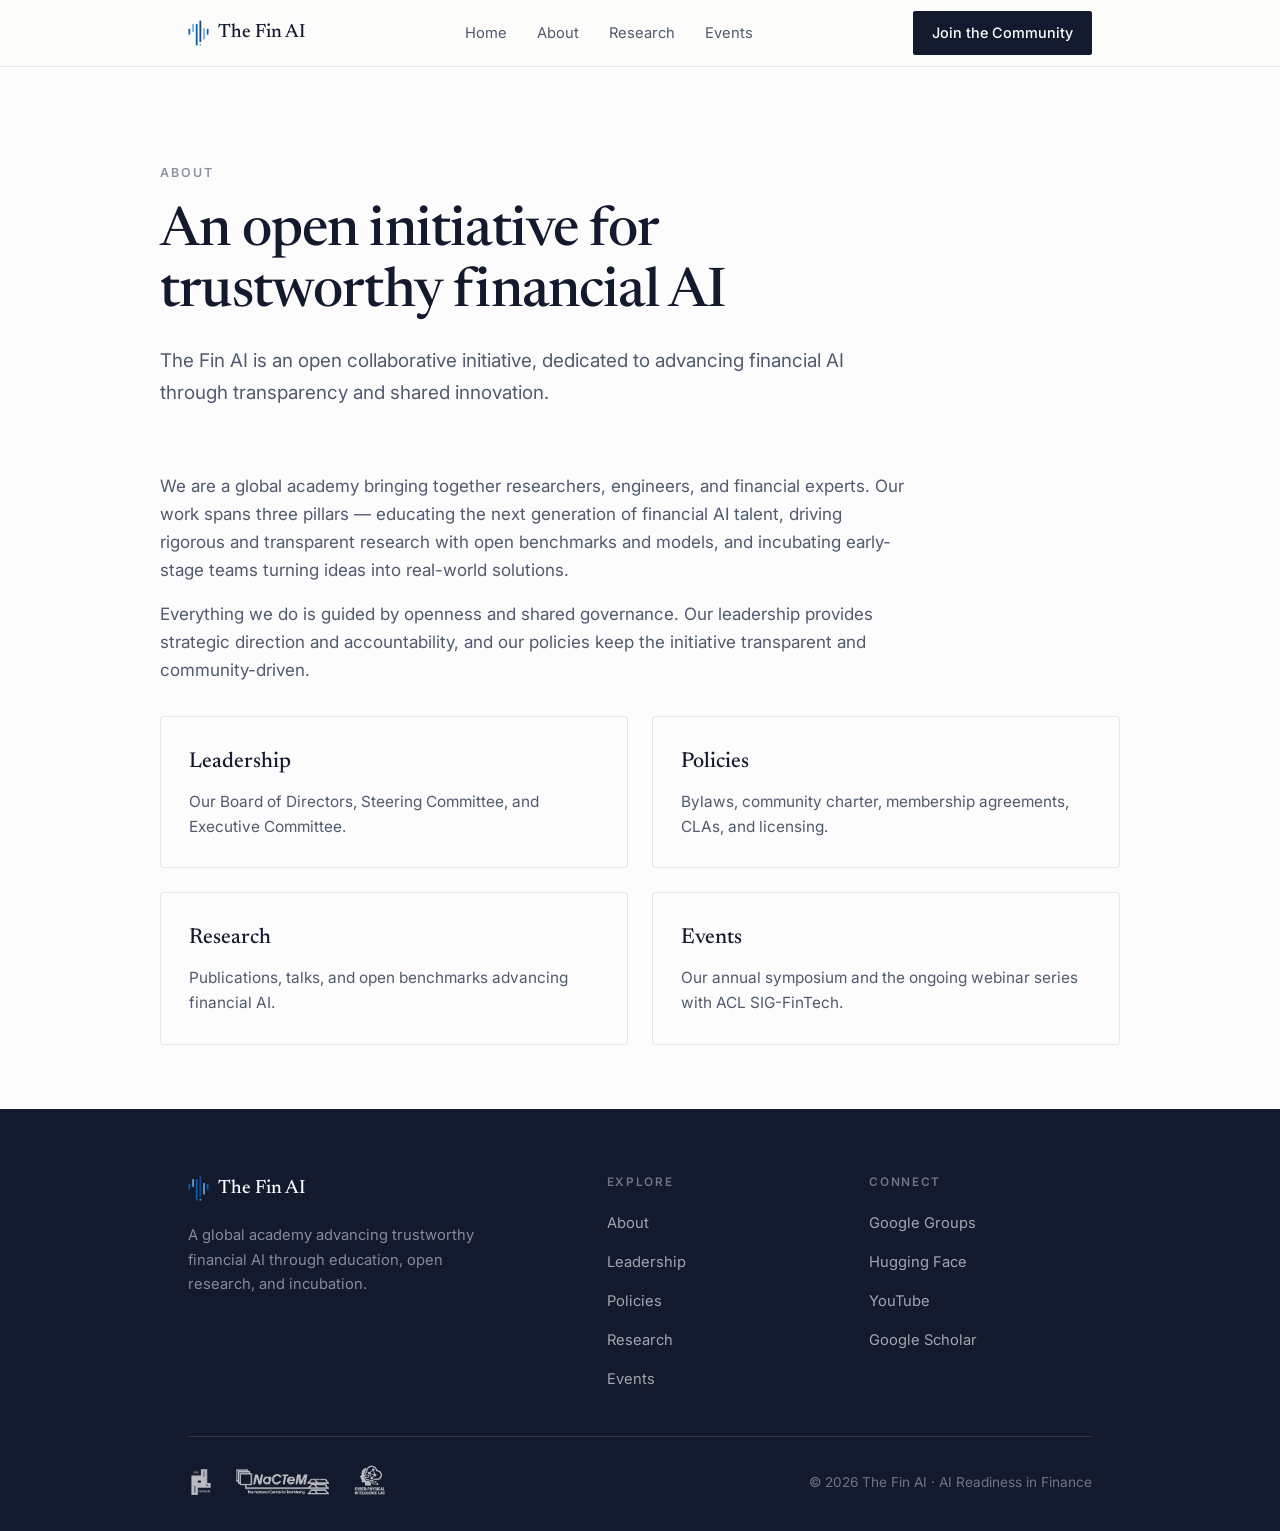
==== about.html @ 182a00ad "Initial commit: The Fin AI static site redesign Multi-page static site (no build) for thefin.ai: hom" ====
<!doctype html>
<html lang="en">
  <head>
    <meta charset="UTF-8" />
    <meta name="viewport" content="width=device-width, initial-scale=1.0" />
    <title>About — The Fin AI</title>
    <meta name="description" content="The Fin AI is an open collaborative initiative advancing financial AI through transparency and shared innovation." />
    <link rel="preconnect" href="https://fonts.googleapis.com" />
    <link rel="preconnect" href="https://fonts.gstatic.com" crossorigin />
    <link href="https://fonts.googleapis.com/css2?family=Newsreader:opsz,wght@6..72,400;6..72,500&family=Inter:wght@400;500;600&display=swap" rel="stylesheet" />
    <link rel="stylesheet" href="./style.css" />
  </head>
  <body>
    <header class="header">
      <div class="wrap nav">
        <a href="./index.html" class="brand"><img src="./images/finai-logo-white.png" alt="" />The Fin AI</a>
        <nav class="nav-links">
          <a href="./index.html">Home</a>
          <a href="./about.html">About</a>
          <a href="./research.html">Research</a>
          <a href="./events.html">Events</a>
        </nav>
        <a class="btn" href="https://docs.google.com/forms/d/e/1FAIpQLSdhSTm9zsw8XJlACJBf5gbYRWEPeJGQC3JXPoSF2ryxHLeIOQ/viewform?usp=header" target="_blank" rel="noreferrer">Join the Community</a>
      </div>
    </header>

    <main>
      <section class="page-head wrap">
        <p class="eyebrow">About</p>
        <h1>An open initiative for trustworthy financial AI</h1>
        <p class="lead">
          The Fin AI is an open collaborative initiative, dedicated to advancing
          financial AI through transparency and shared innovation.
        </p>
      </section>

      <section class="section wrap">
        <div class="prose">
          <p>
            We are a global academy bringing together researchers, engineers,
            and financial experts. Our work spans three pillars — educating the
            next generation of financial AI talent, driving rigorous and
            transparent research with open benchmarks and models, and incubating
            early-stage teams turning ideas into real-world solutions.
          </p>
          <p>
            Everything we do is guided by openness and shared governance. Our
            leadership provides strategic direction and accountability, and our
            policies keep the initiative transparent and community-driven.
          </p>
        </div>

        <div class="cards">
          <a class="cardlink" href="./leadership.html">
            <h3>Leadership</h3>
            <p>Our Board of Directors, Steering Committee, and Executive Committee.</p>
          </a>
          <a class="cardlink" href="./policies.html">
            <h3>Policies</h3>
            <p>Bylaws, community charter, membership agreements, CLAs, and licensing.</p>
          </a>
          <a class="cardlink" href="./research.html">
            <h3>Research</h3>
            <p>Publications, talks, and open benchmarks advancing financial AI.</p>
          </a>
          <a class="cardlink" href="./events.html">
            <h3>Events</h3>
            <p>Our annual symposium and the ongoing webinar series with ACL SIG-FinTech.</p>
          </a>
        </div>
      </section>
    </main>

    <footer class="footer">
      <div class="wrap">
        <div class="footer-top">
          <div class="footer-brand">
            <span class="brand"><img src="./images/finai-logo.png" alt="" />The Fin AI</span>
            <p class="footer-tagline">A global academy advancing trustworthy financial AI through education, open research, and incubation.</p>
          </div>
          <nav class="footer-col">
            <h4>Explore</h4>
            <ul>
              <li><a href="./about.html">About</a></li>
              <li><a href="./leadership.html">Leadership</a></li>
              <li><a href="./policies.html">Policies</a></li>
              <li><a href="./research.html">Research</a></li>
              <li><a href="./events.html">Events</a></li>
            </ul>
          </nav>
          <nav class="footer-col">
            <h4>Connect</h4>
            <ul>
              <li><a href="https://groups.google.com/g/the-fin-ai" target="_blank" rel="noreferrer">Google Groups</a></li>
              <li><a href="https://huggingface.co/TheFinAI" target="_blank" rel="noreferrer">Hugging Face</a></li>
              <li><a href="https://www.youtube.com/@TheFinAI-g6j/featured" target="_blank" rel="noreferrer">YouTube</a></li>
              <li><a href="https://scholar.google.com/citations?hl=en&view_op=list_works&user=P3Mxb4kAAAAJ" target="_blank" rel="noreferrer">Google Scholar</a></li>
            </ul>
          </nav>
        </div>
        <div class="footer-bottom">
          <div class="footer-partners">
            <a href="https://sigfintech.github.io/" target="_blank" rel="noreferrer"><img src="./images/partner-sigfintech.png" alt="SIG FinTech" /></a>
            <a href="https://www.nactem.ac.uk/" target="_blank" rel="noreferrer"><img src="./images/partner-nactem.png" alt="NACTEM" /></a>
            <a href="#" rel="noreferrer"><img src="./images/partner-3.png" alt="Cyber-Physical Intelligence Lab" /></a>
          </div>
          <span class="copy">© 2026 The Fin AI · AI Readiness in Finance</span>
        </div>
      </div>
    </footer>
  </body>
</html>
---- style.css ----
:root {
  --ink: #141a2e;
  --soft: #4f5a6e;
  --muted: #8a93a3;
  --line: #e4e7ee;
  --paper: #fcfcfd;
  --accent: #0060b0;
  --accent-deep: #183898;
  --accent-light: #68a8d8;
  --accent-soft: #e8eff8;
  --serif: 'Newsreader', Georgia, serif;
  --sans: 'Inter', system-ui, -apple-system, sans-serif;
  --wrap: 960px;
}

* {
  box-sizing: border-box;
}

html {
  scroll-behavior: smooth;
}

body {
  margin: 0;
  font-family: var(--sans);
  color: var(--ink);
  background: var(--paper);
  font-size: 17px;
  line-height: 1.65;
  -webkit-font-smoothing: antialiased;
}

h1,
h2 {
  font-family: var(--serif);
  font-weight: 500;
  line-height: 1.12;
  letter-spacing: -0.015em;
  margin: 0;
}

p {
  margin: 0;
  color: var(--soft);
}

a {
  color: inherit;
  text-decoration: none;
}

.wrap {
  width: 100%;
  max-width: var(--wrap);
  margin: 0 auto;
  padding: 0 28px;
}

/* Header */
.header {
  position: sticky;
  top: 0;
  z-index: 10;
  background: rgba(252, 252, 250, 0.82);
  backdrop-filter: blur(8px);
  border-bottom: 1px solid var(--line);
}
.nav {
  display: flex;
  align-items: center;
  justify-content: space-between;
  height: 66px;
}
.brand {
  display: inline-flex;
  align-items: center;
  gap: 9px;
  font-family: var(--serif);
  font-size: 1.2rem;
  font-weight: 500;
}
.brand img {
  height: 26px;
  width: auto;
  display: block;
}
.nav-links {
  display: flex;
  gap: 30px;
}
.nav-links a {
  font-size: 0.92rem;
  color: var(--soft);
}
.nav-links a:hover {
  color: var(--ink);
}

/* Buttons */
.btn {
  font-size: 0.9rem;
  font-weight: 500;
  padding: 9px 18px;
  border: 1px solid var(--ink);
  border-radius: 2px;
  background: var(--ink);
  color: var(--paper);
  transition: opacity 0.15s ease;
}
.btn:hover {
  opacity: 0.82;
}
.btn--lg {
  padding: 13px 26px;
  font-size: 0.98rem;
}

/* Hero */
.hero {
  padding: 130px 28px 120px;
}
.eyebrow {
  font-size: 0.78rem;
  font-weight: 600;
  letter-spacing: 0.16em;
  text-transform: uppercase;
  color: var(--muted);
  margin-bottom: 26px;
}
.hero h1 {
  font-size: clamp(2.8rem, 7vw, 4.6rem);
  max-width: 12ch;
}
.hero .lead {
  font-size: 1.25rem;
  max-width: 52ch;
  margin: 26px 0 40px;
}

/* Hero stats */
.herostats {
  display: grid;
  grid-template-columns: repeat(4, 1fr);
  gap: 1px;
  background: var(--line);
  border: 1px solid var(--line);
  border-radius: 12px;
  overflow: hidden;
}
.stat {
  display: flex;
  flex-direction: column;
  align-items: center;
  gap: 6px;
  padding: 30px 18px;
  background: var(--paper);
  text-decoration: none;
  transition: background 0.15s ease;
}
.stat:hover {
  background: var(--accent-soft);
}
.stat-num {
  font-family: var(--serif);
  font-size: clamp(2rem, 4vw, 2.8rem);
  font-weight: 500;
  color: var(--accent-deep);
  line-height: 1;
  font-variant-numeric: tabular-nums;
}
.stat-label {
  font-family: var(--sans);
  font-size: 0.82rem;
  font-weight: 500;
  letter-spacing: 0.04em;
  text-transform: uppercase;
  color: var(--muted);
}
@media (max-width: 640px) {
  .herostats {
    grid-template-columns: repeat(2, 1fr);
  }
}

/* Pillars */
.pillars {
  display: grid;
  grid-template-columns: repeat(3, 1fr);
  gap: 0;
  border-top: 1px solid var(--line);
}
.pillar {
  padding: 56px 32px 56px 0;
  border-right: 1px solid var(--line);
}
.pillar:last-child {
  border-right: none;
  padding-right: 0;
}
.pillar:not(:first-child) {
  padding-left: 32px;
}
.num {
  font-family: var(--serif);
  font-size: 0.95rem;
  color: var(--muted);
}
.pillar h2 {
  font-size: 1.7rem;
  margin: 14px 0 14px;
}
.pillar p {
  font-size: 0.98rem;
}

/* Community */
.community {
  background: var(--accent-deep);
  color: var(--paper);
  margin-top: 0;
  padding: 110px 0;
}
.community-inner {
  text-align: center;
}
.community h2 {
  font-size: clamp(2rem, 4.5vw, 3rem);
  max-width: 18ch;
  margin: 0 auto;
}
.community p {
  color: rgba(252, 252, 250, 0.82);
  font-size: 1.18rem;
  max-width: 50ch;
  margin: 22px auto 38px;
}
.community .btn {
  background: var(--paper);
  color: var(--accent);
  border-color: var(--paper);
}
/* Footer */
.footer {
  background: var(--ink);
  padding: 64px 0 34px;
}
.footer-top {
  display: grid;
  grid-template-columns: 1.7fr 1fr 1fr;
  gap: 40px;
  padding-bottom: 44px;
}
.footer-brand .brand {
  color: var(--paper);
}
.footer-tagline {
  margin-top: 14px;
  max-width: 32ch;
  font-size: 0.92rem;
  color: rgba(252, 252, 253, 0.5);
}
.footer-col h4 {
  font-family: var(--sans);
  font-size: 0.74rem;
  font-weight: 600;
  letter-spacing: 0.14em;
  text-transform: uppercase;
  color: rgba(252, 252, 253, 0.4);
  margin: 0 0 16px;
}
.footer-col ul {
  list-style: none;
  padding: 0;
  margin: 0;
  display: grid;
  gap: 11px;
}
.footer-col a {
  font-size: 0.92rem;
  color: rgba(252, 252, 253, 0.62);
}
.footer-col a:hover {
  color: var(--paper);
}
.footer-bottom {
  display: flex;
  align-items: center;
  justify-content: space-between;
  gap: 20px 40px;
  flex-wrap: wrap;
  padding-top: 30px;
  border-top: 1px solid rgba(252, 252, 253, 0.12);
}
.footer-partners {
  display: flex;
  align-items: center;
  gap: 22px;
}
.footer-partners a {
  display: inline-flex;
  align-items: center;
  height: 30px;
  opacity: 0.7;
  transition: opacity 0.15s ease;
}
.footer-partners a:hover {
  opacity: 1;
}
.footer-partners img {
  max-height: 26px;
  width: auto;
  filter: brightness(0) invert(1);
}
.footer-partners img[alt="Cyber-Physical Intelligence Lab"] {
  max-height: 38px;
}
.copy {
  font-size: 0.85rem;
  color: rgba(252, 252, 253, 0.4);
}

/* Event strip (home) */
.eventstrip {
  border-top: 1px solid var(--line);
}
.eventstrip a {
  display: flex;
  align-items: baseline;
  gap: 16px;
  flex-wrap: wrap;
  padding: 26px 0;
  color: var(--ink);
}
.eventstrip a + a {
  border-top: 1px solid var(--line);
}
.eventstrip a:hover .title {
  color: var(--accent);
}
.eventstrip .tag {
  font-size: 0.74rem;
  font-weight: 600;
  letter-spacing: 0.14em;
  text-transform: uppercase;
  color: var(--accent);
}
.eventstrip .when {
  color: var(--muted);
  font-size: 0.95rem;
}
.eventstrip .title {
  font-family: var(--serif);
  font-size: 1.25rem;
}
.eventstrip .go {
  margin-left: auto;
  color: var(--accent);
  font-size: 0.95rem;
}
.pillar .more {
  display: inline-block;
  margin-top: 14px;
  font-size: 0.9rem;
  font-weight: 500;
  color: var(--accent);
}

/* Sub-page header */
.page-head {
  padding: 96px 0 0;
}
.page-head .eyebrow {
  margin-bottom: 18px;
}
.page-head h1 {
  font-size: clamp(2.4rem, 5vw, 3.4rem);
  max-width: 18ch;
}
.page-head .lead {
  font-size: 1.18rem;
  max-width: 60ch;
  margin-top: 22px;
}
.page-head .eyebrow a {
  color: inherit;
  text-decoration: none;
}
.page-head .eyebrow a:hover {
  color: var(--accent);
  text-decoration: underline;
}

/* Generic content section + prose */
.section {
  padding: 64px 0;
}
.prose {
  max-width: 68ch;
}
.prose p {
  margin-bottom: 1rem;
}
.prose a {
  color: var(--accent);
  text-decoration: underline;
  text-underline-offset: 2px;
}
.sub-title {
  font-family: var(--serif);
  font-size: 1.6rem;
  font-weight: 500;
  margin: 0 0 8px;
}
.kicker {
  font-size: 0.78rem;
  font-weight: 600;
  letter-spacing: 0.14em;
  text-transform: uppercase;
  color: var(--muted);
  margin: 0 0 28px;
}

/* Publications */
.pubs {
  margin-top: 8px;
}
.pub-group {
  display: grid;
  grid-template-columns: 90px 1fr;
  gap: 0 36px;
  padding: 30px 0;
  border-top: 1px solid var(--line);
}
.pub-group:last-child {
  border-bottom: 1px solid var(--line);
}
.pub-yr {
  font-family: var(--serif);
  font-size: 1.5rem;
  font-weight: 500;
  color: var(--accent-deep);
  margin: 0;
  line-height: 1.4;
}
.pub-list {
  list-style: none;
  margin: 0;
  padding: 0;
  display: grid;
  gap: 22px;
}
.pub {
  display: block;
}
.pub-group[hidden],
.pub[hidden] {
  display: none;
}
.pub-title {
  display: block;
  font-size: 1.02rem;
  font-weight: 500;
  color: var(--ink);
  line-height: 1.4;
}
a.pub-title:hover {
  color: var(--accent);
}
.pub-authors {
  display: block;
  font-size: 0.88rem;
  color: var(--soft);
  margin-top: 3px;
}
.pub-meta {
  display: flex;
  flex-wrap: wrap;
  align-items: center;
  gap: 8px 14px;
  margin-top: 9px;
}
.pub-badge {
  display: inline-block;
  font-family: var(--sans);
  font-size: 0.72rem;
  font-weight: 600;
  letter-spacing: 0.04em;
  padding: 3px 9px;
  border-radius: 4px;
  line-height: 1.3;
}
.pub-badge--venue {
  background: var(--accent-soft);
  color: var(--accent-deep);
}
.pub-badge--preprint {
  background: transparent;
  color: var(--muted);
  box-shadow: inset 0 0 0 1px var(--line);
}
.pub-actions {
  display: inline-flex;
  align-items: center;
  gap: 14px;
}
.pub-link {
  font-family: var(--sans);
  font-size: 0.78rem;
  font-weight: 500;
  letter-spacing: 0.02em;
  color: var(--soft);
  background: none;
  border: none;
  padding: 0;
  cursor: pointer;
  text-decoration: none;
}
.pub-link:hover {
  color: var(--accent);
}
.pub-bib {
  display: none;
  position: relative;
  margin-top: 12px;
  background: #f4f6f9;
  border: 1px solid var(--line);
  border-radius: 6px;
  padding: 14px 16px;
  font-family: ui-monospace, SFMono-Regular, Menlo, monospace;
  font-size: 0.78rem;
  line-height: 1.5;
  color: var(--ink);
  white-space: pre;
  overflow-x: auto;
}
.pub-bib.open {
  display: block;
}
.pub-bib-copy {
  position: absolute;
  top: 8px;
  right: 8px;
  font-family: var(--sans);
  font-size: 0.7rem;
  font-weight: 600;
  letter-spacing: 0.04em;
  color: var(--soft);
  background: var(--paper);
  border: 1px solid var(--line);
  border-radius: 4px;
  padding: 3px 8px;
  cursor: pointer;
}
.pub-bib-copy:hover {
  color: var(--accent);
  border-color: var(--accent-light);
}
.pub-res {
  display: flex;
  flex-wrap: wrap;
  gap: 8px;
  margin-top: 10px;
}
.pub-res-chip {
  display: inline-flex;
  align-items: center;
  gap: 6px;
  font-family: var(--sans);
  font-size: 0.74rem;
  color: var(--ink);
  background: #f4f6f9;
  border: 1px solid var(--line);
  border-radius: 999px;
  padding: 3px 11px 3px 4px;
  text-decoration: none;
  transition: border-color 0.15s, background 0.15s;
}
.pub-res-chip:hover {
  border-color: var(--accent-light);
  background: var(--accent-soft);
}
.pub-res-kind {
  font-size: 0.64rem;
  font-weight: 600;
  letter-spacing: 0.05em;
  text-transform: uppercase;
  color: var(--accent-deep);
  background: var(--paper);
  border-radius: 999px;
  padding: 2px 8px;
}
.pub-res-stat {
  color: var(--soft);
  font-variant-numeric: tabular-nums;
}
.pub-controls {
  display: flex;
  flex-wrap: wrap;
  align-items: center;
  gap: 14px;
  margin-bottom: 14px;
}
.pub-search {
  flex: 1 1 240px;
  min-width: 0;
  font-family: var(--sans);
  font-size: 0.9rem;
  color: var(--ink);
  background: var(--paper);
  border: 1px solid var(--line);
  border-radius: 8px;
  padding: 9px 13px;
}
.pub-search:focus {
  outline: none;
  border-color: var(--accent-light);
  box-shadow: 0 0 0 3px var(--accent-soft);
}
.pub-years {
  display: inline-flex;
  flex-wrap: wrap;
  gap: 6px;
}
.pub-year-btn {
  font-family: var(--sans);
  font-size: 0.8rem;
  font-weight: 500;
  color: var(--soft);
  background: var(--paper);
  border: 1px solid var(--line);
  border-radius: 999px;
  padding: 6px 14px;
  cursor: pointer;
  transition: color 0.15s, border-color 0.15s, background 0.15s;
}
.pub-year-btn:hover {
  color: var(--accent);
  border-color: var(--accent-light);
}
.pub-year-btn.is-active {
  color: #fff;
  background: var(--accent-deep);
  border-color: var(--accent-deep);
}
.pub-count {
  font-family: var(--sans);
  font-size: 0.8rem;
  color: var(--soft);
  margin: 0 0 22px;
}
.pub-empty {
  font-family: var(--sans);
  color: var(--soft);
  padding: 24px 0;
}
.pub-pager {
  display: flex;
  flex-wrap: wrap;
  gap: 6px;
  margin-top: 28px;
}
.pub-page-btn {
  font-family: var(--sans);
  font-size: 0.82rem;
  font-weight: 500;
  color: var(--soft);
  background: var(--paper);
  border: 1px solid var(--line);
  border-radius: 6px;
  min-width: 36px;
  padding: 7px 11px;
  cursor: pointer;
  transition: color 0.15s, border-color 0.15s, background 0.15s;
}
.pub-page-btn:hover:not(:disabled) {
  color: var(--accent);
  border-color: var(--accent-light);
}
.pub-page-btn.is-active {
  color: #fff;
  background: var(--accent-deep);
  border-color: var(--accent-deep);
}
.pub-page-btn:disabled {
  opacity: 0.4;
  cursor: default;
}
@media (max-width: 800px) {
  .pub-group {
    grid-template-columns: 1fr;
    gap: 14px;
  }
  .pub-yr {
    font-size: 1.25rem;
  }
}

/* Research tabs */
.rtabs {
  display: flex;
  gap: 4px;
  margin: 4px 0 28px;
  border-bottom: 1px solid var(--line);
}
.rtab {
  appearance: none;
  border: 0;
  background: none;
  cursor: pointer;
  font-family: var(--sans);
  font-size: 0.92rem;
  font-weight: 500;
  color: var(--soft);
  padding: 10px 4px;
  margin-bottom: -1px;
  border-bottom: 2px solid transparent;
  transition: color 0.15s, border-color 0.15s;
}
.rtab + .rtab {
  margin-left: 24px;
}
.rtab:hover {
  color: var(--ink);
}
.rtab.is-active {
  color: var(--accent-deep);
  border-bottom-color: var(--accent-deep);
}
.rpanel[hidden] {
  display: none;
}

/* Talks */
.talks {
  margin-top: 8px;
}
.talk-controls {
  display: flex;
  flex-wrap: wrap;
  align-items: center;
  gap: 14px;
  margin-bottom: 14px;
}
.talk-search {
  flex: 1 1 240px;
  min-width: 0;
  font-family: var(--sans);
  font-size: 0.9rem;
  color: var(--ink);
  background: var(--paper);
  border: 1px solid var(--line);
  border-radius: 8px;
  padding: 9px 13px;
}
.talk-search:focus {
  outline: none;
  border-color: var(--accent-light);
  box-shadow: 0 0 0 3px var(--accent-soft);
}
.talk-years {
  display: inline-flex;
  flex-wrap: wrap;
  gap: 6px;
}
.talk-year-btn {
  font-family: var(--sans);
  font-size: 0.8rem;
  font-weight: 500;
  color: var(--soft);
  background: var(--paper);
  border: 1px solid var(--line);
  border-radius: 999px;
  padding: 6px 14px;
  cursor: pointer;
  transition: color 0.15s, border-color 0.15s, background 0.15s;
}
.talk-year-btn:hover {
  color: var(--accent);
  border-color: var(--accent-light);
}
.talk-year-btn.is-active {
  color: #fff;
  background: var(--accent-deep);
  border-color: var(--accent-deep);
}
.talk-count {
  font-family: var(--sans);
  font-size: 0.8rem;
  color: var(--soft);
  margin: 0 0 22px;
}
.talk-empty {
  font-family: var(--sans);
  color: var(--soft);
  padding: 24px 0;
}
.talk-list {
  display: grid;
  grid-template-columns: repeat(4, 1fr);
  gap: 28px 22px;
}
.talk {
  display: flex;
  flex-direction: column;
}
.talk[hidden] {
  display: none;
}
.talk-thumb {
  position: relative;
  display: block;
  aspect-ratio: 16 / 9;
  border-radius: 8px;
  overflow: hidden;
  background: #e9edf2;
}
.talk-thumb img {
  width: 100%;
  height: 100%;
  object-fit: cover;
  display: block;
  transition: transform 0.25s;
}
.talk-thumb:hover img {
  transform: scale(1.04);
}
.talk-dur {
  position: absolute;
  bottom: 8px;
  right: 8px;
  font-family: var(--sans);
  font-size: 0.72rem;
  font-weight: 600;
  color: #fff;
  background: rgba(15, 23, 42, 0.85);
  border-radius: 4px;
  padding: 2px 6px;
  font-variant-numeric: tabular-nums;
}
.talk-body {
  display: flex;
  flex-direction: column;
  flex: 1;
}
.talk-title {
  display: block;
  margin-top: 12px;
  font-size: 0.95rem;
  font-weight: 500;
  color: var(--ink);
  line-height: 1.35;
  text-decoration: none;
}
.talk-title:hover {
  color: var(--accent);
}
.talk-meta {
  margin: 6px 0 0;
  font-family: var(--sans);
  font-size: 0.8rem;
  color: var(--accent-deep);
}
.talk-foot {
  display: flex;
  flex-wrap: wrap;
  align-items: center;
  gap: 6px 14px;
  margin: auto 0 0;
  padding-top: 10px;
}
.talk-sub {
  margin: 4px 0 0;
  font-family: var(--sans);
  font-size: 0.76rem;
  color: var(--soft);
  font-variant-numeric: tabular-nums;
}
.talk-watch,
.talk-paper {
  font-family: var(--sans);
  font-size: 0.8rem;
  font-weight: 500;
  color: var(--accent);
  text-decoration: none;
}
.talk-watch:hover,
.talk-paper:hover {
  text-decoration: underline;
}
.talk-paper {
  color: var(--accent-deep);
}
@media (max-width: 900px) {
  .talk-list {
    grid-template-columns: repeat(2, 1fr);
  }
}
@media (max-width: 520px) {
  .talk-list {
    grid-template-columns: 1fr;
  }
}

/* People / committees */
.committee {
  padding: 56px 0;
  border-top: 1px solid var(--line);
}
.people {
  display: grid;
  grid-template-columns: repeat(3, 1fr);
  gap: 48px 36px;
  margin-top: 36px;
}
.person {
  padding-top: 0;
}
.photo {
  position: relative;
  width: 100%;
  aspect-ratio: 1 / 1;
  border-radius: 6px;
  overflow: hidden;
  margin-bottom: 20px;
  background: var(--accent-soft, #eef2f7);
  display: flex;
  align-items: center;
  justify-content: center;
  box-shadow: 0 1px 2px rgba(22, 24, 29, 0.06);
}
.photo::after {
  content: "";
  position: absolute;
  inset: 0;
  border-radius: 6px;
  box-shadow: inset 0 0 0 1px rgba(22, 24, 29, 0.08);
  pointer-events: none;
}
.photo .initials {
  font-family: var(--serif);
  font-size: 3rem;
  color: var(--accent);
  letter-spacing: 0.02em;
}
.photo img {
  position: absolute;
  inset: 0;
  width: 100%;
  height: 100%;
  object-fit: cover;
}
.person .name {
  font-family: var(--serif);
  font-size: 1.4rem;
}
.person .role {
  color: var(--ink);
  font-size: 0.95rem;
  margin-top: 4px;
}
.person .org {
  color: var(--muted);
  font-size: 0.92rem;
}
.person .links {
  margin-top: 8px;
  font-size: 0.88rem;
}
.person .links a {
  color: var(--accent);
  margin-right: 14px;
}

/* Document / link list */
.doclist {
  list-style: none;
  padding: 0;
  margin: 28px 0 0;
  max-width: 640px;
}
.doclist li {
  border-top: 1px solid var(--line);
}
.doclist li:last-child {
  border-bottom: 1px solid var(--line);
}
.doclist a {
  display: flex;
  align-items: center;
  justify-content: space-between;
  padding: 16px 0;
  color: var(--ink);
  font-weight: 500;
}
.doclist a:hover {
  color: var(--accent);
}
.doclist .arrow {
  color: var(--muted);
}

/* Cards (about hub) */
.cards {
  display: grid;
  grid-template-columns: repeat(2, 1fr);
  gap: 24px;
  margin-top: 32px;
}
.cardlink {
  display: block;
  border: 1px solid var(--line);
  border-radius: 3px;
  padding: 28px;
  color: var(--ink);
  transition: border-color 0.15s ease;
}
.cardlink:hover {
  border-color: var(--ink);
}
.cardlink h3 {
  font-family: var(--serif);
  font-weight: 500;
  font-size: 1.35rem;
  margin: 0 0 8px;
}
.cardlink p {
  margin: 0;
  font-size: 0.96rem;
}
.cardlink .card-meta {
  font-family: var(--sans);
  font-size: 0.8rem;
  font-weight: 500;
  letter-spacing: 0.02em;
  color: var(--accent-deep);
  margin-bottom: 10px;
}

/* Event detail */
.factgrid {
  display: grid;
  grid-template-columns: repeat(4, 1fr);
  gap: 24px;
  margin: 36px 0 0;
  border-top: 1px solid var(--line);
  padding-top: 28px;
}
.fact .k {
  font-size: 0.78rem;
  letter-spacing: 0.1em;
  text-transform: uppercase;
  color: var(--muted);
}
.fact .v {
  font-family: var(--serif);
  font-size: 1.2rem;
  margin-top: 4px;
}
.speakers {
  list-style: none;
  padding: 0;
  margin: 22px 0 0;
  display: grid;
  grid-template-columns: repeat(2, 1fr);
  gap: 14px 28px;
}
.speakers li {
  padding: 12px 0;
  border-top: 1px solid var(--line);
}
.speakers .s-name {
  font-family: var(--serif);
  font-size: 1.15rem;
}
.speakers .s-org {
  color: var(--muted);
  font-size: 0.92rem;
}
.tags {
  display: flex;
  flex-wrap: wrap;
  gap: 10px;
  margin-top: 18px;
}
.tags span {
  font-size: 0.85rem;
  color: var(--soft);
  border: 1px solid var(--line);
  border-radius: 999px;
  padding: 5px 14px;
}
.timeline {
  list-style: none;
  padding: 0;
  margin: 22px 0 0;
}
.timeline li {
  display: flex;
  justify-content: space-between;
  gap: 20px;
  padding: 14px 0;
  border-top: 1px solid var(--line);
}
.timeline .date {
  font-family: var(--serif);
  color: var(--accent);
  white-space: nowrap;
}

.webinar {
  display: grid;
  grid-template-columns: 200px 1fr;
  gap: 36px;
  align-items: center;
  margin-top: 22px;
  padding: 28px;
  border: 1px solid var(--line);
  border-radius: 14px;
  background: var(--paper);
}
.webinar-logo img {
  display: block;
  width: 100%;
  border-radius: 12px;
}
.webinar-title {
  margin: 0;
  font-size: 1.4rem;
}
.webinar-desc {
  margin: 14px 0 0;
  color: var(--soft);
  line-height: 1.65;
  max-width: 60ch;
}
.webinar-actions {
  display: flex;
  flex-wrap: wrap;
  align-items: center;
  gap: 22px;
  margin: 22px 0 0;
}
.webinar-link {
  font-family: var(--sans);
  font-size: 0.9rem;
  font-weight: 500;
  color: var(--accent);
  text-decoration: none;
}
.webinar-link:hover {
  text-decoration: underline;
}
@media (max-width: 640px) {
  .webinar {
    grid-template-columns: 1fr;
    gap: 22px;
  }
  .webinar-logo img {
    max-width: 200px;
  }
}

@media (max-width: 800px) {
  .nav-links {
    display: none;
  }
  .people,
  .cards,
  .factgrid,
  .speakers {
    grid-template-columns: 1fr;
  }
  .hero {
    padding: 90px 28px 80px;
  }
  .pillars {
    grid-template-columns: 1fr;
  }
  .pillar {
    padding: 40px 0;
    border-right: none;
    border-bottom: 1px solid var(--line);
  }
  .pillar:not(:first-child) {
    padding-left: 0;
  }
  .pillar:last-child {
    border-bottom: none;
  }
  .footer-top {
    grid-template-columns: 1fr 1fr;
    gap: 32px;
  }
  .footer-brand {
    grid-column: 1 / -1;
  }
}
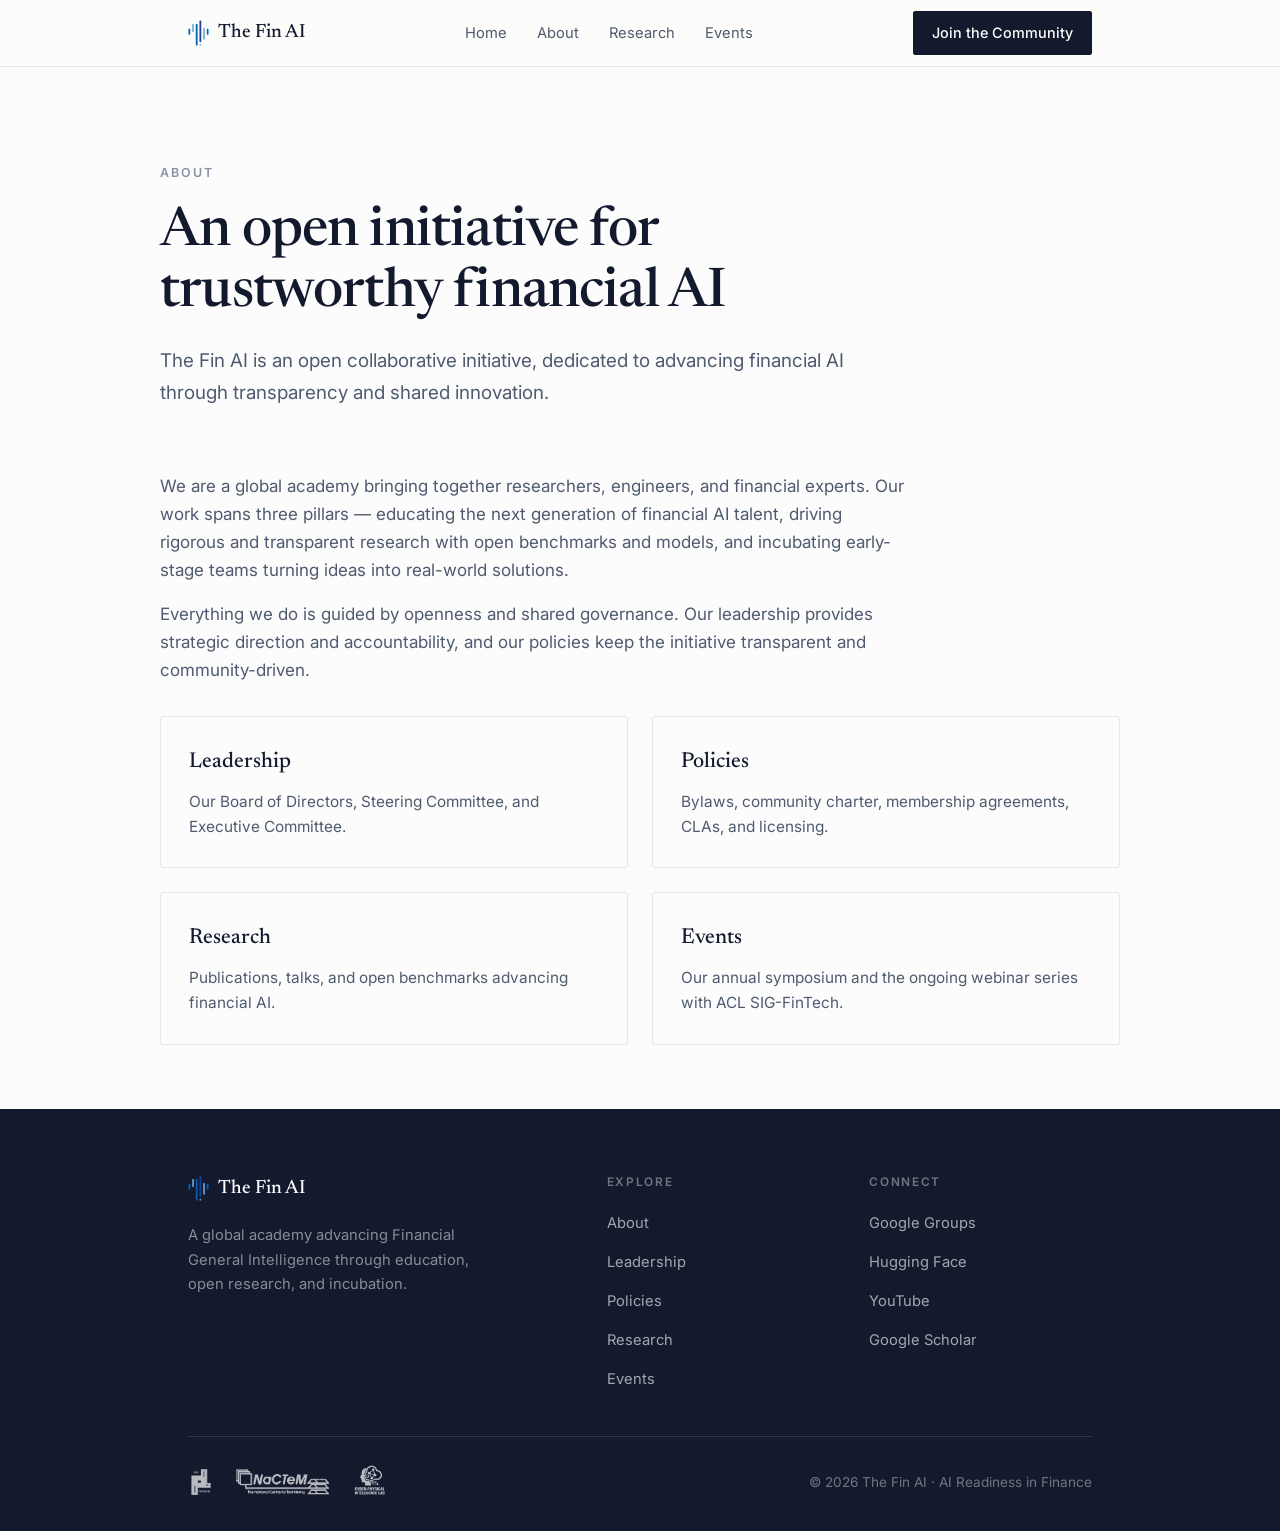
==== commit 24e6cfe2: "Homepage: leadership + working groups; vision → Financial General Intelligence - index.html: Leaders" ====
--- a/about.html
+++ b/about.html
@@ -76,7 +76,7 @@
         <div class="footer-top">
           <div class="footer-brand">
             <span class="brand"><img src="./images/finai-logo.png" alt="" />The Fin AI</span>
-            <p class="footer-tagline">A global academy advancing trustworthy financial AI through education, open research, and incubation.</p>
+            <p class="footer-tagline">A global academy advancing Financial General Intelligence through education, open research, and incubation.</p>
           </div>
           <nav class="footer-col">
             <h4>Explore</h4>
--- a/style.css
+++ b/style.css
@@ -696,6 +696,164 @@
   }
 }
 
+/* Homepage: leadership + working groups */
+.sec-h2 {
+  font-family: var(--serif);
+  font-weight: 500;
+  font-size: clamp(1.7rem, 3vw, 2.3rem);
+  line-height: 1.15;
+  margin: 6px 0 30px;
+  max-width: 26ch;
+}
+.kicker--sub {
+  margin-top: 44px;
+}
+.people.people--core {
+  grid-template-columns: repeat(6, 1fr);
+  gap: 26px 18px;
+  margin-top: 8px;
+}
+.people.people--chapters {
+  grid-template-columns: repeat(7, 1fr);
+  gap: 26px 18px;
+  margin-top: 8px;
+}
+.people.people--core .photo,
+.people.people--chapters .photo {
+  margin-bottom: 12px;
+}
+.people.people--core .name,
+.people.people--chapters .name {
+  font-size: 1.02rem;
+}
+.people.people--chapters .role {
+  font-size: 0.82rem;
+}
+/* Regional chapters: secondary, compact row */
+.people.people--chapters {
+  gap: 20px 14px;
+}
+.people.people--chapters .photo {
+  width: 96px;
+  border-radius: 50%;
+  margin-bottom: 10px;
+}
+.people.people--chapters .name {
+  font-size: 0.95rem;
+}
+.people.people--chapters .role {
+  font-size: 0.76rem;
+}
+.see-all {
+  margin: 36px 0 0;
+  font-family: var(--sans);
+  font-size: 0.92rem;
+  font-weight: 500;
+}
+.see-all a {
+  color: var(--accent);
+  text-decoration: none;
+}
+.see-all a:hover {
+  text-decoration: underline;
+}
+
+.wg-list {
+  display: flex;
+  flex-direction: column;
+  border-top: 1px solid var(--line);
+}
+.wg-row {
+  display: grid;
+  grid-template-columns: minmax(220px, 1fr) 2fr;
+  gap: 20px 48px;
+  padding: 30px 0 26px;
+  border-bottom: 1px solid var(--line);
+}
+.wg-head h3 {
+  font-family: var(--serif);
+  font-weight: 500;
+  font-size: 1.55rem;
+  margin: 0 0 8px;
+  line-height: 1.15;
+}
+.wg-desc {
+  font-size: 0.95rem;
+  line-height: 1.5;
+  color: var(--soft);
+  margin: 0 0 12px;
+  max-width: 34ch;
+}
+.wg-lead {
+  font-family: var(--sans);
+  font-size: 0.78rem;
+  font-weight: 600;
+  letter-spacing: 0.02em;
+  color: var(--accent-deep);
+  margin: 0;
+}
+.wg-works {
+  list-style: none;
+  margin: 0;
+  padding: 0;
+  display: grid;
+  grid-template-columns: repeat(3, 1fr);
+  gap: 0 28px;
+}
+.wg-works li {
+  padding: 2px 0;
+}
+.wg-work-title {
+  display: flex;
+  align-items: baseline;
+  gap: 8px;
+  flex-wrap: wrap;
+  margin-bottom: 6px;
+}
+.wg-work-title a {
+  font-family: var(--serif);
+  font-size: 1.08rem;
+  color: var(--ink);
+  font-weight: 500;
+  text-decoration: none;
+}
+.wg-work-title a:hover {
+  color: var(--accent);
+}
+.wg-work-desc {
+  font-size: 0.86rem;
+  line-height: 1.5;
+  color: var(--soft);
+  margin: 0;
+}
+.wg-venue {
+  font-family: var(--sans);
+  font-size: 0.64rem;
+  font-weight: 700;
+  letter-spacing: 0.04em;
+  text-transform: uppercase;
+  color: #fff;
+  background: var(--accent-deep);
+  padding: 2px 7px;
+  border-radius: 999px;
+  white-space: nowrap;
+  flex-shrink: 0;
+}
+.wg-venue--pre {
+  background: transparent;
+  color: var(--soft);
+  border: 1px solid var(--line);
+}
+/* keep each people row and the WG row on a single line; collapse only on small screens */
+@media (max-width: 760px) {
+  .wg-row { grid-template-columns: 1fr; gap: 14px; }
+  .wg-works { grid-template-columns: 1fr; gap: 10px; }
+}
+@media (max-width: 640px) {
+  .people.people--core,
+  .people.people--chapters { grid-template-columns: repeat(3, 1fr); }
+}
+
 /* Research tabs */
 .rtabs {
   display: flex;
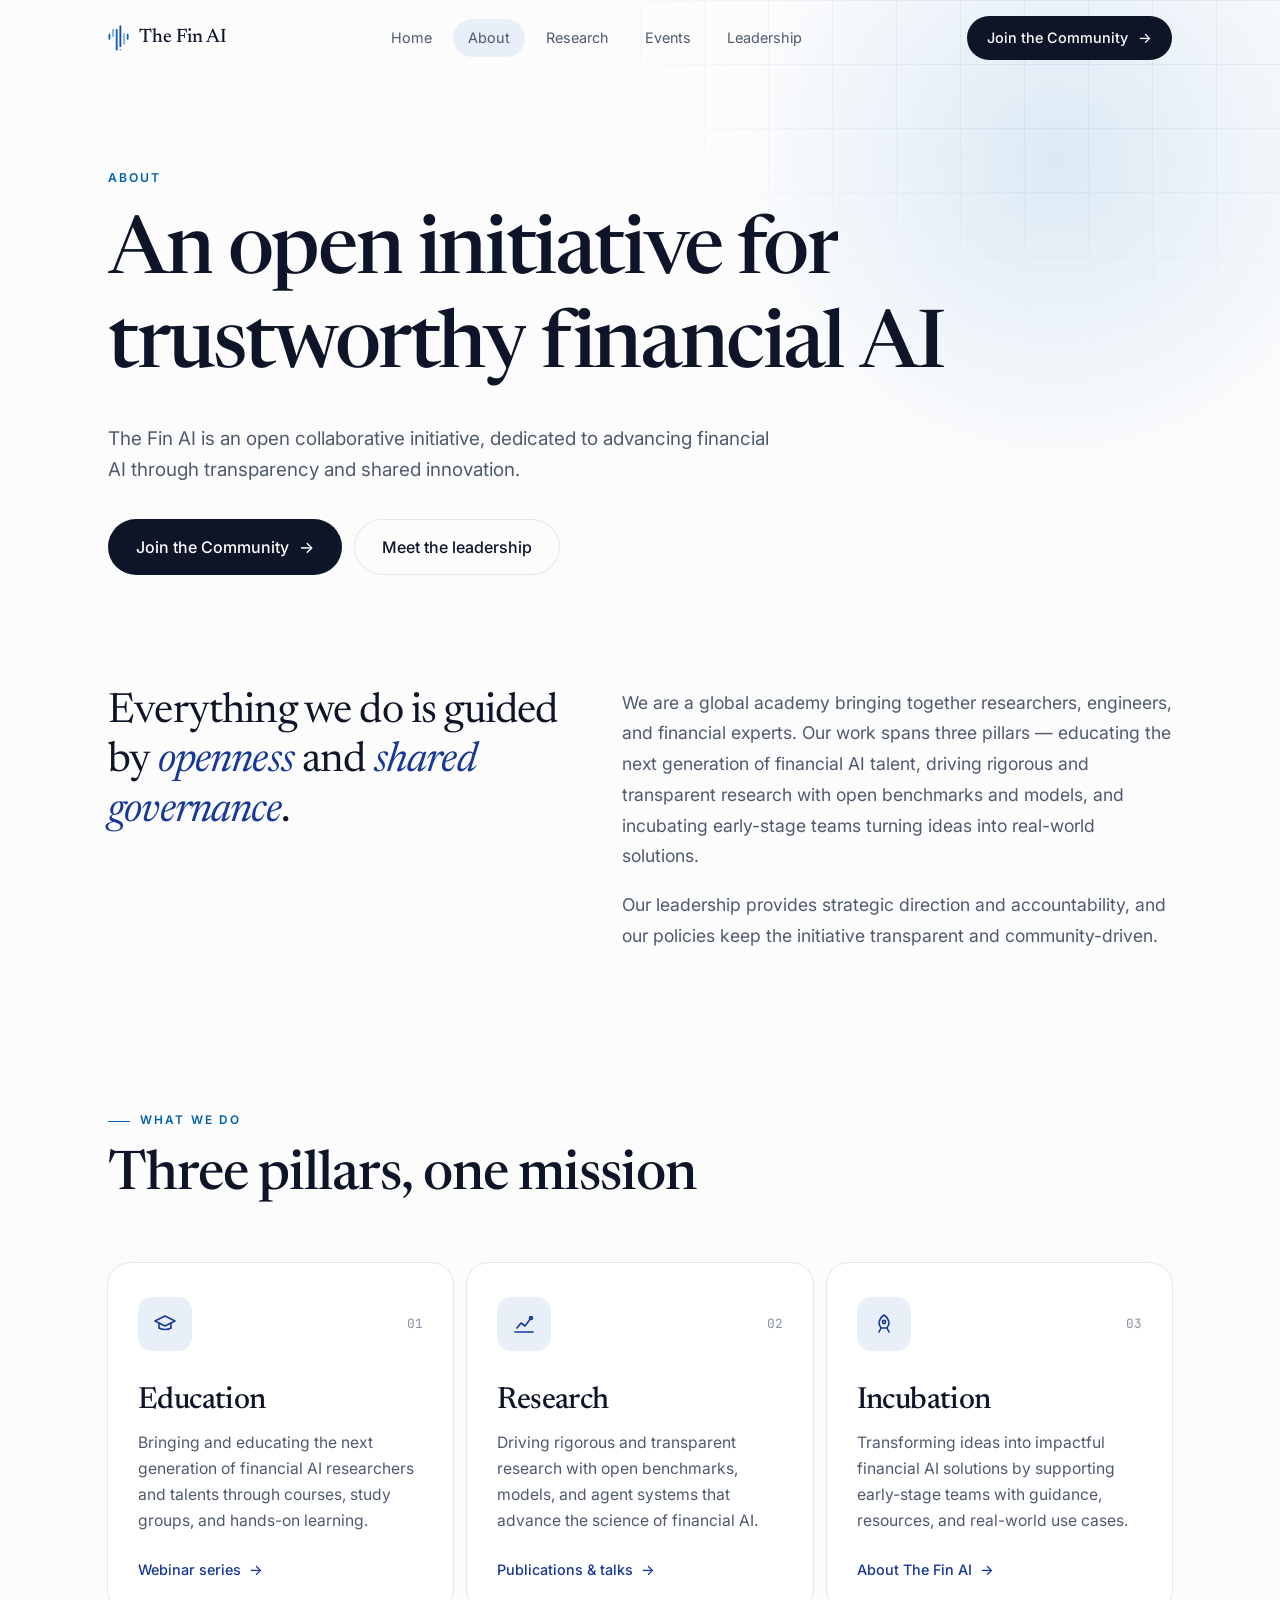
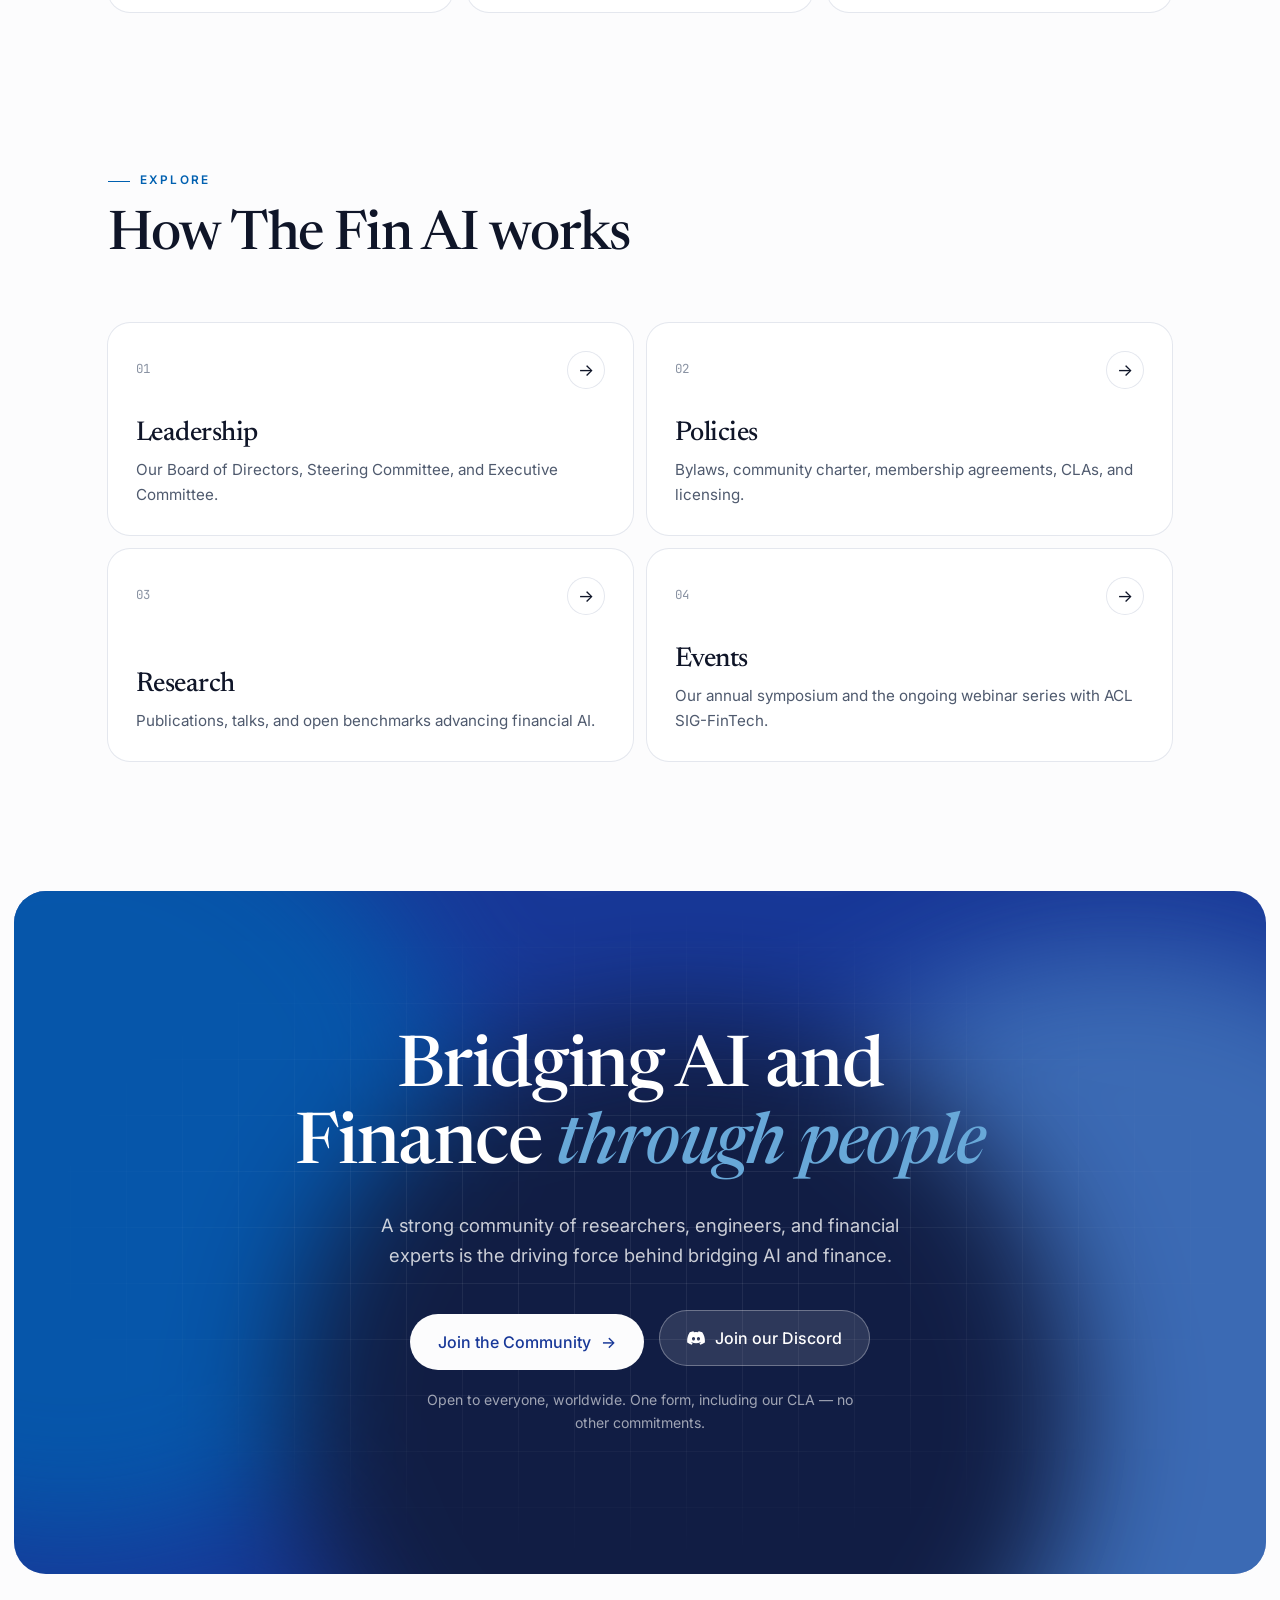
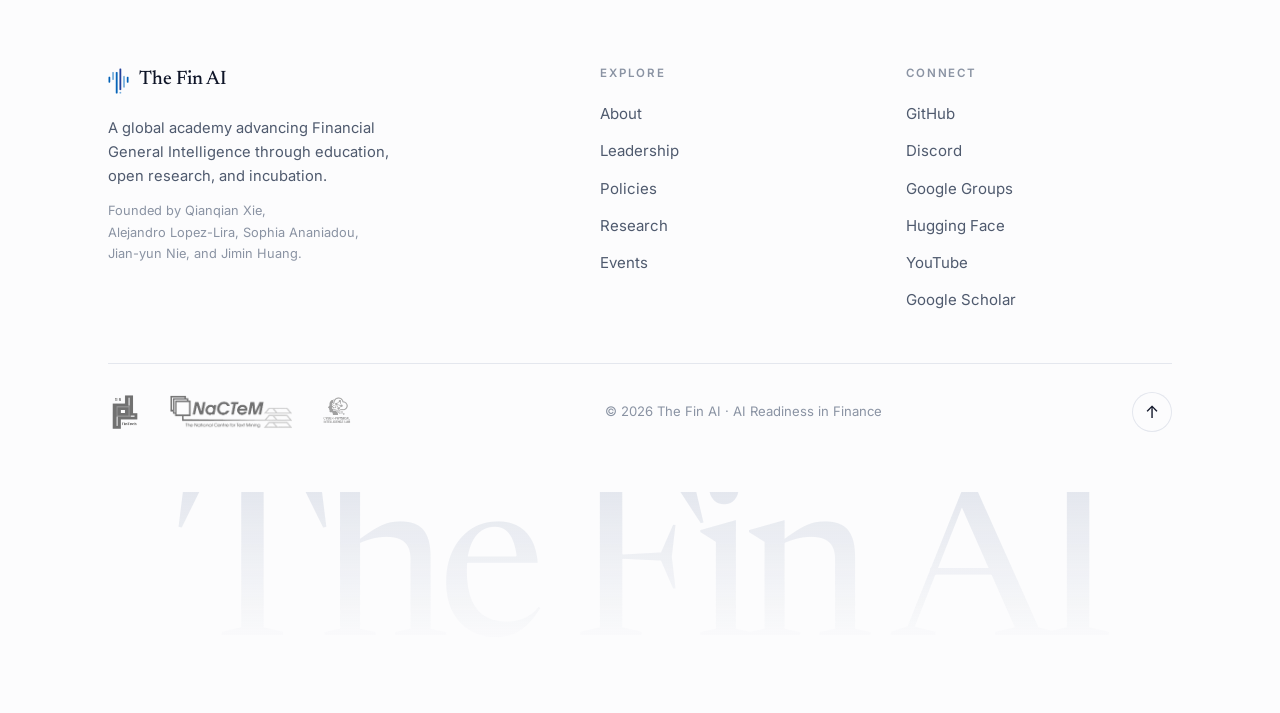
==== commit aa00bd41: "Redesign site: new visual system, motion, and community features - Shared style.css + site.js across" ====
--- a/about.html
+++ b/about.html
@@ -1,112 +1,127 @@
 <!doctype html>
 <html lang="en">
-  <head>
-    <meta charset="UTF-8" />
-    <meta name="viewport" content="width=device-width, initial-scale=1.0" />
-    <title>About — The Fin AI</title>
-    <meta name="description" content="The Fin AI is an open collaborative initiative advancing financial AI through transparency and shared innovation." />
-    <link rel="preconnect" href="https://fonts.googleapis.com" />
-    <link rel="preconnect" href="https://fonts.gstatic.com" crossorigin />
-    <link href="https://fonts.googleapis.com/css2?family=Newsreader:opsz,wght@6..72,400;6..72,500&family=Inter:wght@400;500;600&display=swap" rel="stylesheet" />
-    <link rel="stylesheet" href="./style.css" />
-  </head>
-  <body>
-    <header class="header">
-      <div class="wrap nav">
-        <a href="./index.html" class="brand"><img src="./images/finai-logo-white.png" alt="" />The Fin AI</a>
-        <nav class="nav-links">
-          <a href="./index.html">Home</a>
-          <a href="./about.html">About</a>
-          <a href="./research.html">Research</a>
-          <a href="./events.html">Events</a>
-        </nav>
-        <a class="btn" href="https://docs.google.com/forms/d/e/1FAIpQLSdhSTm9zsw8XJlACJBf5gbYRWEPeJGQC3JXPoSF2ryxHLeIOQ/viewform?usp=header" target="_blank" rel="noreferrer">Join the Community</a>
+<head>
+<meta charset="UTF-8" />
+<meta name="viewport" content="width=device-width, initial-scale=1.0" />
+<title>About — The Fin AI</title>
+<meta name="description" content="The Fin AI is an open collaborative initiative, dedicated to advancing financial AI through transparency and shared innovation." />
+<link rel="preconnect" href="https://fonts.googleapis.com" />
+<link rel="preconnect" href="https://fonts.gstatic.com" crossorigin />
+<link href="https://fonts.googleapis.com/css2?family=Newsreader:ital,opsz,wght@0,6..72,400;0,6..72,500;1,6..72,400&family=Inter:wght@400;500;600&family=JetBrains+Mono:wght@500&display=swap" rel="stylesheet" />
+<link rel="stylesheet" href="./style.css" />
+</head>
+<body>
+<div class="progress" id="progress"></div>
+
+<header class="header" id="header">
+  <div class="wrap nav">
+    <a href="./index.html" class="brand"><img src="./images/finai-logo.png" alt="" />The Fin AI</a>
+    <nav class="nav-links" id="navLinks"><span class="nav-pill"></span><a href="./index.html">Home</a><a href="./about.html" aria-current="page">About</a><a href="./research.html">Research</a><a href="./events.html">Events</a><a href="./leadership.html">Leadership</a></nav>
+    <a class="btn magnetic join" href="https://docs.google.com/forms/d/e/1FAIpQLSdhSTm9zsw8XJlACJBf5gbYRWEPeJGQC3JXPoSF2ryxHLeIOQ/viewform?usp=header" target="_blank" rel="noreferrer">Join the Community <span class="arrow">→</span></a>
+    <button class="burger" id="burger" aria-label="Menu"><span></span><span></span><span></span></button>
+  </div>
+</header>
+<nav class="mobile-menu" id="mobileMenu"><a href="./index.html">Home</a><a href="./about.html">About</a><a href="./research.html">Research</a><a href="./events.html">Events</a><a href="./leadership.html">Leadership</a><a href="https://discord.gg/Wpt347rusk" target="_blank" rel="noreferrer">Discord ↗</a></nav>
+
+<main>
+<section class="page-head">
+  <div class="wrap">
+    <div class="crumb reveal-up"><span>About</span></div>
+    <h1 class="split">An open initiative for trustworthy financial AI</h1>
+    <p class="lead reveal-up" style="transition-delay:.45s">The Fin AI is an open collaborative initiative, dedicated to advancing financial AI through transparency and shared innovation.</p>
+    <div class="actions reveal-up" style="transition-delay:.6s"><a class="btn btn--lg magnetic join" href="https://docs.google.com/forms/d/e/1FAIpQLSdhSTm9zsw8XJlACJBf5gbYRWEPeJGQC3JXPoSF2ryxHLeIOQ/viewform?usp=header" target="_blank" rel="noreferrer">Join the Community <span class="arrow">→</span></a><a class="btn btn--lg btn--ghost magnetic" href="./leadership.html">Meet the leadership</a></div>
+  </div>
+</section>
+
+<section class="section" style="padding-top:40px">
+  <div class="wrap split-2">
+    <p class="pull" data-reveal>Everything we do is guided by <em>openness</em> and <em>shared governance</em>.</p>
+    <div class="prose" data-reveal style="--i:1">
+      <p>We are a global academy bringing together researchers, engineers, and financial experts. Our work spans three pillars — educating the next generation of financial AI talent, driving rigorous and transparent research with open benchmarks and models, and incubating early-stage teams turning ideas into real-world solutions.</p>
+      <p>Our leadership provides strategic direction and accountability, and our policies keep the initiative transparent and community-driven.</p>
+    </div>
+  </div>
+</section>
+
+<section class="section" style="padding-top:20px">
+  <div class="wrap">
+    <div class="sec-head" data-reveal><div><span class="kicker">What we do</span><h2 class="sec-h2">Three pillars, one mission</h2></div></div>
+    <div class="pillars">
+        <article class="pillar spot" data-reveal style="--i:0">
+          <div class="pillar-top"><span class="ico"><svg viewBox="0 0 24 24" fill="none" stroke="currentColor" stroke-width="1.6" stroke-linecap="round" stroke-linejoin="round"><path d="M2 9l10-5 10 5-10 5z"/><path d="M6 11v5c3 2 9 2 12 0v-5"/></svg></span><span class="num">01</span></div>
+          <h3>Education</h3>
+          <p>Bringing and educating the next generation of financial AI researchers and talents through courses, study groups, and hands-on learning.</p>
+          <a class="more" href="./webinar-series.html">Webinar series <span class="arrow">→</span></a>
+        </article>
+        <article class="pillar spot" data-reveal style="--i:1">
+          <div class="pillar-top"><span class="ico"><svg viewBox="0 0 24 24" fill="none" stroke="currentColor" stroke-width="1.6" stroke-linecap="round" stroke-linejoin="round"><path d="M3 20h18"/><path d="M5 16l4-5 4 3 6-8"/><circle cx="19" cy="6" r="1.5"/></svg></span><span class="num">02</span></div>
+          <h3>Research</h3>
+          <p>Driving rigorous and transparent research with open benchmarks, models, and agent systems that advance the science of financial AI.</p>
+          <a class="more" href="./research.html">Publications &amp; talks <span class="arrow">→</span></a>
+        </article>
+        <article class="pillar spot" data-reveal style="--i:2">
+          <div class="pillar-top"><span class="ico"><svg viewBox="0 0 24 24" fill="none" stroke="currentColor" stroke-width="1.6" stroke-linecap="round" stroke-linejoin="round"><path d="M12 3c3 2 5 5 5 9l-2 4H9l-2-4c0-4 2-7 5-9z"/><circle cx="12" cy="10" r="1.6"/><path d="M9 16l-2 4M15 16l2 4"/></svg></span><span class="num">03</span></div>
+          <h3>Incubation</h3>
+          <p>Transforming ideas into impactful financial AI solutions by supporting early-stage teams with guidance, resources, and real-world use cases.</p>
+          <a class="more" href="./about.html">About The Fin AI <span class="arrow">→</span></a>
+        </article>
+      
+  </div>
+</section>
+
+<section class="section" style="padding-top:20px">
+  <div class="wrap">
+    <div class="sec-head" data-reveal><div><span class="kicker">Explore</span><h2 class="sec-h2">How The Fin AI works</h2></div></div>
+    <div class="linkcards"><a class="linkcard spot" data-reveal style="--i:0" href="./leadership.html"><div class="lc-top"><span class="lc-n">01</span><span class="circle-go">→</span></div><h3>Leadership</h3><p>Our Board of Directors, Steering Committee, and Executive Committee.</p></a><a class="linkcard spot" data-reveal style="--i:1" href="./policies.html"><div class="lc-top"><span class="lc-n">02</span><span class="circle-go">→</span></div><h3>Policies</h3><p>Bylaws, community charter, membership agreements, CLAs, and licensing.</p></a><a class="linkcard spot" data-reveal style="--i:2" href="./research.html"><div class="lc-top"><span class="lc-n">03</span><span class="circle-go">→</span></div><h3>Research</h3><p>Publications, talks, and open benchmarks advancing financial AI.</p></a><a class="linkcard spot" data-reveal style="--i:3" href="./events.html"><div class="lc-top"><span class="lc-n">04</span><span class="circle-go">→</span></div><h3>Events</h3><p>Our annual symposium and the ongoing webinar series with ACL SIG-FinTech.</p></a></div>
+  </div>
+</section>
+
+<section class="community" style="margin-bottom:0">
+  <div class="mesh"><i></i><i></i><i></i></div>
+  <div class="grid"></div>
+  <div class="wrap" data-reveal>
+    <h2>Bridging AI and Finance <em>through people</em></h2>
+    <p>A strong community of researchers, engineers, and financial experts is the driving force behind bridging AI and finance.</p>
+    <a class="btn btn--lg btn--light magnetic join" href="https://docs.google.com/forms/d/e/1FAIpQLSdhSTm9zsw8XJlACJBf5gbYRWEPeJGQC3JXPoSF2ryxHLeIOQ/viewform?usp=header" target="_blank" rel="noreferrer">Join the Community <span class="arrow">→</span></a>
+    <a class="btn btn--lg btn--discord-dark magnetic join" href="https://discord.gg/Wpt347rusk" target="_blank" rel="noreferrer" style="margin-left:10px"><svg class="dc" viewBox="0 0 24 24" aria-hidden="true"><path fill="currentColor" d="M20.3 4.4A19.6 19.6 0 0 0 15.4 3l-.6 1.3a18 18 0 0 0-5.6 0L8.6 3a19.6 19.6 0 0 0-4.9 1.4C.6 9 0 13.6.3 18.1a19.8 19.8 0 0 0 6 3l1.3-2.1a12.8 12.8 0 0 1-2-1l.5-.4a14 14 0 0 0 11.9 0l.5.4c-.6.4-1.3.7-2 1l1.3 2.1a19.7 19.7 0 0 0 6-3c.5-5.2-.8-9.7-3.5-13.7ZM8.7 15.4c-1.2 0-2.1-1.1-2.1-2.4s.9-2.4 2.1-2.4 2.1 1.1 2.1 2.4-.9 2.4-2.1 2.4Zm6.6 0c-1.2 0-2.1-1.1-2.1-2.4s.9-2.4 2.1-2.4 2.1 1.1 2.1 2.4-.9 2.4-2.1 2.4Z"/></svg>Join our Discord</a>
+    <p class="note">Open to everyone, worldwide. One form, including our CLA — no other commitments.</p>
+  </div>
+</section>
+</main>
+
+<footer class="footer">
+  <div class="wrap">
+    <div class="footer-top">
+      <div class="footer-brand">
+        <span class="brand"><img src="./images/finai-logo.png" alt="" />The Fin AI</span>
+        <p class="footer-tagline">A global academy advancing Financial General Intelligence through education, open research, and incubation.</p>
+        <p class="founders">Founded by <span>Qianqian Xie</span>, <span>Alejandro Lopez-Lira</span>, <span>Sophia Ananiadou</span>, <span>Jian-yun Nie</span>, and <span>Jimin Huang</span>.</p>
       </div>
-    </header>
+      <nav><h4>Explore</h4><ul>
+        <li><a href="./about.html">About</a></li><li><a href="./leadership.html">Leadership</a></li><li><a href="./policies.html">Policies</a></li><li><a href="./research.html">Research</a></li><li><a href="./events.html">Events</a></li>
+      </ul></nav>
+      <nav><h4>Connect</h4><ul>
+        <li><a href="https://github.com/The-FinAI" target="_blank" rel="noreferrer">GitHub</a></li>
+        <li><a href="https://discord.gg/Wpt347rusk" target="_blank" rel="noreferrer">Discord</a></li>
+        <li><a href="https://groups.google.com/g/the-fin-ai" target="_blank" rel="noreferrer">Google Groups</a></li>
+        <li><a href="https://huggingface.co/TheFinAI" target="_blank" rel="noreferrer">Hugging Face</a></li>
+        <li><a href="https://www.youtube.com/@TheFinAI-g6j/featured" target="_blank" rel="noreferrer">YouTube</a></li>
+        <li><a href="https://scholar.google.com/citations?hl=en&view_op=list_works&user=P3Mxb4kAAAAJ" target="_blank" rel="noreferrer">Google Scholar</a></li>
+      </ul></nav>
+    </div>
+    <div class="footer-bottom">
+      <div class="partners">
+        <a href="https://sigfintech.github.io/" target="_blank" rel="noreferrer"><img src="./images/partner-sigfintech.png" alt="SIG FinTech" /></a>
+        <a href="https://www.nactem.ac.uk/" target="_blank" rel="noreferrer"><img src="./images/partner-nactem.png" alt="NACTEM" /></a>
+        <a href="#"><img src="./images/partner-3.png" alt="Cyber-Physical Intelligence Lab" /></a>
+      </div>
+      <span class="copy">© 2026 The Fin AI · AI Readiness in Finance</span>
+      <a href="#" class="to-top" aria-label="Back to top">↑</a>
+    </div>
+    <div class="giant" aria-hidden="true">The Fin AI</div>
+  </div>
+</footer>
 
-    <main>
-      <section class="page-head wrap">
-        <p class="eyebrow">About</p>
-        <h1>An open initiative for trustworthy financial AI</h1>
-        <p class="lead">
-          The Fin AI is an open collaborative initiative, dedicated to advancing
-          financial AI through transparency and shared innovation.
-        </p>
-      </section>
-
-      <section class="section wrap">
-        <div class="prose">
-          <p>
-            We are a global academy bringing together researchers, engineers,
-            and financial experts. Our work spans three pillars — educating the
-            next generation of financial AI talent, driving rigorous and
-            transparent research with open benchmarks and models, and incubating
-            early-stage teams turning ideas into real-world solutions.
-          </p>
-          <p>
-            Everything we do is guided by openness and shared governance. Our
-            leadership provides strategic direction and accountability, and our
-            policies keep the initiative transparent and community-driven.
-          </p>
-        </div>
-
-        <div class="cards">
-          <a class="cardlink" href="./leadership.html">
-            <h3>Leadership</h3>
-            <p>Our Board of Directors, Steering Committee, and Executive Committee.</p>
-          </a>
-          <a class="cardlink" href="./policies.html">
-            <h3>Policies</h3>
-            <p>Bylaws, community charter, membership agreements, CLAs, and licensing.</p>
-          </a>
-          <a class="cardlink" href="./research.html">
-            <h3>Research</h3>
-            <p>Publications, talks, and open benchmarks advancing financial AI.</p>
-          </a>
-          <a class="cardlink" href="./events.html">
-            <h3>Events</h3>
-            <p>Our annual symposium and the ongoing webinar series with ACL SIG-FinTech.</p>
-          </a>
-        </div>
-      </section>
-    </main>
-
-    <footer class="footer">
-      <div class="wrap">
-        <div class="footer-top">
-          <div class="footer-brand">
-            <span class="brand"><img src="./images/finai-logo.png" alt="" />The Fin AI</span>
-            <p class="footer-tagline">A global academy advancing Financial General Intelligence through education, open research, and incubation.</p>
-          </div>
-          <nav class="footer-col">
-            <h4>Explore</h4>
-            <ul>
-              <li><a href="./about.html">About</a></li>
-              <li><a href="./leadership.html">Leadership</a></li>
-              <li><a href="./policies.html">Policies</a></li>
-              <li><a href="./research.html">Research</a></li>
-              <li><a href="./events.html">Events</a></li>
-            </ul>
-          </nav>
-          <nav class="footer-col">
-            <h4>Connect</h4>
-            <ul>
-              <li><a href="https://groups.google.com/g/the-fin-ai" target="_blank" rel="noreferrer">Google Groups</a></li>
-              <li><a href="https://huggingface.co/TheFinAI" target="_blank" rel="noreferrer">Hugging Face</a></li>
-              <li><a href="https://www.youtube.com/@TheFinAI-g6j/featured" target="_blank" rel="noreferrer">YouTube</a></li>
-              <li><a href="https://scholar.google.com/citations?hl=en&view_op=list_works&user=P3Mxb4kAAAAJ" target="_blank" rel="noreferrer">Google Scholar</a></li>
-            </ul>
-          </nav>
-        </div>
-        <div class="footer-bottom">
-          <div class="footer-partners">
-            <a href="https://sigfintech.github.io/" target="_blank" rel="noreferrer"><img src="./images/partner-sigfintech.png" alt="SIG FinTech" /></a>
-            <a href="https://www.nactem.ac.uk/" target="_blank" rel="noreferrer"><img src="./images/partner-nactem.png" alt="NACTEM" /></a>
-            <a href="#" rel="noreferrer"><img src="./images/partner-3.png" alt="Cyber-Physical Intelligence Lab" /></a>
-          </div>
-          <span class="copy">© 2026 The Fin AI · AI Readiness in Finance</span>
-        </div>
-      </div>
-    </footer>
-  </body>
+<script src="./site.js"></script>
+</body>
 </html>
--- a/style.css
+++ b/style.css
@@ -1,1356 +1,729 @@
-:root {
-  --ink: #141a2e;
-  --soft: #4f5a6e;
-  --muted: #8a93a3;
-  --line: #e4e7ee;
-  --paper: #fcfcfd;
-  --accent: #0060b0;
-  --accent-deep: #183898;
-  --accent-light: #68a8d8;
-  --accent-soft: #e8eff8;
-  --serif: 'Newsreader', Georgia, serif;
-  --sans: 'Inter', system-ui, -apple-system, sans-serif;
-  --wrap: 960px;
+/* The Fin AI — site styles */
+:root{
+  --ink:#0f1528; --soft:#4f5a6e; --muted:#8a93a3; --line:#e4e7ee;
+  --paper:#fcfcfd; --paper-2:#f4f6fa;
+  --accent:#0060b0; --accent-deep:#183898; --accent-light:#68a8d8; --accent-soft:#e8eff8;
+  --up:#16a34a; --gold:#c9a24a;
+  --serif:'Newsreader',Georgia,serif; --sans:'Inter',system-ui,-apple-system,sans-serif; --mono:'JetBrains Mono',ui-monospace,monospace;
+  --wrap:1120px; --ease:cubic-bezier(.22,1,.36,1); --spring:cubic-bezier(.34,1.56,.64,1);
 }
-
-* {
-  box-sizing: border-box;
+*{box-sizing:border-box}
+html{scroll-behavior:smooth}
+body{margin:0;font-family:var(--sans);color:var(--ink);background:var(--paper);font-size:17px;line-height:1.65;-webkit-font-smoothing:antialiased;overflow-x:hidden}
+h1,h2,h3{font-family:var(--serif);font-weight:500;line-height:1.1;letter-spacing:-.02em;margin:0}
+p{margin:0;color:var(--soft)}
+a{color:inherit;text-decoration:none}
+img{display:block}
+.wrap{width:100%;max-width:var(--wrap);margin:0 auto;padding:0 28px}
+::selection{background:var(--accent-deep);color:#fff}
+
+/* ---------- scroll progress ---------- */
+.progress{position:fixed;inset:0 0 auto 0;height:2px;z-index:60;transform-origin:0 50%;transform:scaleX(0);background:linear-gradient(90deg,var(--accent-light),var(--accent),var(--accent-deep))}
+
+/* ---------- header ---------- */
+.header{position:fixed;top:0;left:0;right:0;z-index:50;transition:background .4s var(--ease),border-color .4s,box-shadow .4s,height .4s}
+.header.scrolled{background:rgba(252,252,253,.78);backdrop-filter:blur(14px) saturate(1.4);-webkit-backdrop-filter:blur(14px) saturate(1.4);box-shadow:0 1px 0 var(--line)}
+.nav{display:flex;align-items:center;justify-content:space-between;height:76px;transition:height .4s var(--ease)}
+.header.scrolled .nav{height:62px}
+.brand{display:inline-flex;align-items:center;gap:10px;font-family:var(--serif);font-size:1.22rem;font-weight:500}
+.brand img{height:26px;width:auto;transition:transform .6s var(--spring)}
+.brand:hover img{transform:rotate(-12deg) scale(1.08)}
+.nav-links{position:relative;display:flex;gap:6px;padding:5px;border-radius:999px}
+.nav-links a{position:relative;z-index:1;font-size:.9rem;color:var(--soft);padding:7px 15px;border-radius:999px;transition:color .25s}
+.nav-links a:hover,.nav-links a.active{color:var(--ink)}
+.nav-pill{position:absolute;top:5px;left:0;height:calc(100% - 10px);border-radius:999px;background:var(--accent-soft);opacity:0;transition:transform .45s var(--ease),width .45s var(--ease),opacity .25s}
+.burger{display:none;width:42px;height:42px;border:0;background:none;cursor:pointer;position:relative}
+.burger span{position:absolute;left:11px;right:11px;height:1.5px;background:var(--ink);transition:transform .4s var(--ease),opacity .2s}
+.burger span:nth-child(1){top:16px}.burger span:nth-child(2){top:20.5px}.burger span:nth-child(3){top:25px}
+.menu-open .burger span:nth-child(1){transform:translateY(4.5px) rotate(45deg)}
+.menu-open .burger span:nth-child(2){opacity:0}
+.menu-open .burger span:nth-child(3){transform:translateY(-4.5px) rotate(-45deg)}
+.mobile-menu{position:fixed;inset:0;z-index:40;background:var(--paper);display:flex;flex-direction:column;justify-content:center;padding:0 32px;gap:6px;clip-path:circle(0 at calc(100% - 46px) 38px);transition:clip-path .7s var(--ease);pointer-events:none}
+.menu-open .mobile-menu{clip-path:circle(150% at calc(100% - 46px) 38px);pointer-events:auto}
+.mobile-menu a{font-family:var(--serif);font-size:2.6rem;opacity:0;transform:translateY(20px);transition:opacity .5s,transform .6s var(--ease)}
+.menu-open .mobile-menu a{opacity:1;transform:none}
+.menu-open .mobile-menu a:nth-child(2){transition-delay:.06s}.menu-open .mobile-menu a:nth-child(3){transition-delay:.12s}.menu-open .mobile-menu a:nth-child(4){transition-delay:.18s}.menu-open .mobile-menu a:nth-child(5){transition-delay:.24s}
+
+/* ---------- buttons ---------- */
+.btn{--mx:50%;--my:50%;position:relative;display:inline-flex;align-items:center;gap:10px;font-size:.9rem;font-weight:500;padding:10px 20px;border-radius:999px;background:var(--ink);color:var(--paper);overflow:hidden;isolation:isolate;transition:transform .35s var(--spring),box-shadow .35s;will-change:transform}
+.btn::before{content:"";position:absolute;inset:0;z-index:-1;background:radial-gradient(120px circle at var(--mx) var(--my),rgba(104,168,216,.55),transparent 60%);opacity:0;transition:opacity .3s}
+.btn:hover::before{opacity:1}
+.btn:hover{box-shadow:0 10px 30px -10px rgba(24,56,152,.6)}
+.btn:active{transform:scale(.96)!important}
+.btn .arrow{display:inline-block;transition:transform .35s var(--spring)}
+.btn:hover .arrow{transform:translateX(4px)}
+.btn--lg{padding:15px 28px;font-size:1rem}
+.btn--discord{background:#5865f2;color:#fff}
+.btn--discord:hover{box-shadow:0 10px 30px -10px rgba(88,101,242,.7)}
+.btn--discord-dark{background:rgba(255,255,255,.12);color:#fff;box-shadow:inset 0 0 0 1px rgba(255,255,255,.3)}
+.btn--discord-dark:hover{background:#5865f2;box-shadow:none}
+.btn .dc{width:18px;height:18px;transition:transform .5s var(--spring)}
+.btn:hover .dc{transform:rotate(-12deg) scale(1.12)}
+.btn--light{background:var(--paper);color:var(--accent-deep)}
+.btn--ghost{background:transparent;color:var(--ink);box-shadow:inset 0 0 0 1px var(--line)}
+.btn--ghost:hover{box-shadow:inset 0 0 0 1px var(--ink)}
+
+/* ---------- hero ---------- */
+.hero{position:relative;min-height:100svh;display:flex;align-items:center;padding:130px 0 90px;overflow:hidden}
+#flow{position:absolute;inset:0;width:100%;height:100%;z-index:0}
+.hero::after{content:"";position:absolute;inset:0;z-index:0;pointer-events:none;background:radial-gradient(ellipse 60% 70% at 25% 45%,var(--paper) 30%,transparent 75%),linear-gradient(to bottom,transparent 70%,var(--paper))}
+.hero-grid{position:relative;z-index:1;display:grid;grid-template-columns:1.35fr .9fr;gap:56px;align-items:center}
+.award{display:inline-flex;align-items:center;gap:10px;padding:6px 14px 6px 6px;border-radius:999px;background:#fff;box-shadow:0 0 0 1px var(--line),0 6px 20px -12px rgba(15,21,40,.3);font-size:.8rem;font-weight:500;color:var(--soft);position:relative;overflow:hidden;transition:box-shadow .3s,transform .4s var(--spring)}
+.award:hover{transform:translateY(-2px);box-shadow:0 0 0 1px var(--accent-light),0 12px 28px -14px rgba(24,56,152,.5)}
+.award::after{content:"";position:absolute;inset:0;background:linear-gradient(105deg,transparent 35%,rgba(255,255,255,.9) 50%,transparent 65%);transform:translateX(-100%);animation:shine 4.5s 1.8s infinite}
+@keyframes shine{0%,70%{transform:translateX(-100%)}100%{transform:translateX(100%)}}
+.award .medal{display:grid;place-items:center;width:24px;height:24px;border-radius:50%;background:linear-gradient(135deg,#f2d78a,var(--gold));color:#5a4410;font-size:.7rem}
+.award b{color:var(--accent-deep);font-weight:600}
+.hero h1{font-size:clamp(3.4rem,9vw,7rem);letter-spacing:-.035em;margin:28px 0 18px}
+.split .w{display:inline-block;overflow:hidden;vertical-align:bottom;padding-bottom:.08em}
+.split .w>span{display:inline-block;transform:translateY(105%);transition:transform 1.1s var(--ease)}
+.split.in .w>span{transform:none}
+.hero-sub{font-family:var(--serif);font-size:clamp(1.4rem,2.6vw,2rem);line-height:1.3;color:var(--ink);max-width:28ch}
+.rotator{position:relative;display:inline-grid;vertical-align:bottom;font-style:italic;color:var(--accent-deep)}
+.rotator span{grid-area:1/1;white-space:nowrap;opacity:0;transform:translateY(60%);filter:blur(6px);transition:opacity .6s var(--ease),transform .7s var(--ease),filter .6s}
+.rotator span.on{opacity:1;transform:none;filter:none}
+.rotator span.out{opacity:0;transform:translateY(-60%);filter:blur(6px)}
+.rotator::after{content:"";position:absolute;left:0;right:0;bottom:2px;height:2px;background:var(--accent-light);transform-origin:0 50%;animation:under 3s var(--ease) infinite}
+@keyframes under{0%{transform:scaleX(0)}25%,80%{transform:scaleX(1);transform-origin:0 50%}81%{transform-origin:100% 50%}100%{transform:scaleX(0);transform-origin:100% 50%}}
+.hero .lead{font-size:1.1rem;max-width:46ch;margin:22px 0 36px}
+.hero-ctas{display:flex;gap:12px;flex-wrap:wrap}
+.reveal-up{opacity:0;transform:translateY(24px);transition:opacity .9s var(--ease),transform 1s var(--ease)}
+.loaded .reveal-up{opacity:1;transform:none}
+
+/* countdown card */
+.event-card{position:relative;padding:26px;border-radius:20px;background:rgba(255,255,255,.72);backdrop-filter:blur(16px);-webkit-backdrop-filter:blur(16px);box-shadow:0 0 0 1px rgba(228,231,238,.9),0 30px 60px -30px rgba(15,21,40,.35);transform-style:preserve-3d;transition:transform .5s var(--ease);will-change:transform}
+.event-card .glare{position:absolute;inset:0;border-radius:inherit;pointer-events:none;background:radial-gradient(300px circle at var(--gx,50%) var(--gy,0%),rgba(255,255,255,.7),transparent 60%);mix-blend-mode:soft-light}
+.ec-top{display:flex;justify-content:space-between;align-items:center;font-size:.72rem;letter-spacing:.14em;text-transform:uppercase;color:var(--muted);font-weight:600}
+.live{display:inline-flex;align-items:center;gap:7px;color:var(--up)}
+.dot{width:7px;height:7px;border-radius:50%;background:currentColor;position:relative}
+.dot::after{content:"";position:absolute;inset:0;border-radius:50%;background:currentColor;animation:ping 1.8s var(--ease) infinite}
+@keyframes ping{to{transform:scale(3.2);opacity:0}}
+.event-card h3{font-size:1.75rem;margin:18px 0 4px}
+.event-card .meta{font-size:.88rem}
+.count{display:grid;grid-template-columns:repeat(4,1fr);gap:8px;margin:22px 0}
+.count div{text-align:center;padding:12px 0 10px;border-radius:12px;background:var(--paper-2)}
+.count b{display:block;font-family:var(--mono);font-size:1.5rem;font-weight:500;color:var(--accent-deep);font-variant-numeric:tabular-nums;line-height:1.2}
+.count b.tick{animation:tick .45s var(--ease)}
+@keyframes tick{0%{transform:translateY(-35%);opacity:.2}100%{transform:none;opacity:1}}
+.count small{font-size:.66rem;letter-spacing:.12em;text-transform:uppercase;color:var(--muted)}
+.ec-link{display:flex;justify-content:space-between;align-items:center;font-size:.9rem;font-weight:500;padding-top:16px;border-top:1px solid var(--line)}
+.ec-link .arrow{transition:transform .35s var(--spring)}
+.ec-link:hover .arrow{transform:translateX(5px)}
+.scroll-hint{position:absolute;left:50%;bottom:26px;z-index:1;transform:translateX(-50%);display:flex;flex-direction:column;align-items:center;gap:8px;font-size:.68rem;letter-spacing:.2em;text-transform:uppercase;color:var(--muted)}
+.scroll-hint i{width:1px;height:36px;background:linear-gradient(var(--muted),transparent);transform-origin:top;animation:drip 2s var(--ease) infinite}
+@keyframes drip{0%{transform:scaleY(0)}50%{transform:scaleY(1);transform-origin:top}51%{transform-origin:bottom}100%{transform:scaleY(0);transform-origin:bottom}}
+
+/* ---------- ticker ---------- */
+.ticker{position:relative;border-block:1px solid var(--line);background:#fff;overflow:hidden;font-family:var(--mono);font-size:.82rem}
+.ticker::before,.ticker::after{content:"";position:absolute;top:0;bottom:0;width:120px;z-index:1;pointer-events:none}
+.ticker::before{left:0;background:linear-gradient(90deg,#fff,transparent)}
+.ticker::after{right:0;background:linear-gradient(-90deg,#fff,transparent)}
+.ticker-track{display:flex;width:max-content;animation:marquee 48s linear infinite}
+.ticker:hover .ticker-track{animation-play-state:paused}
+@keyframes marquee{to{transform:translateX(-50%)}}
+.tk{display:inline-flex;align-items:center;gap:10px;padding:14px 26px;border-right:1px solid var(--line);white-space:nowrap;color:var(--ink);transition:background .2s}
+.tk:hover{background:var(--accent-soft)}
+.tk .sym{font-weight:500}
+.tk .up{color:var(--up)}
+.tk .v{color:var(--muted)}
+.tk-head{background:var(--ink);color:#fff}
+.tk-head .v{color:rgba(255,255,255,.55)}
+.tk-head:hover{background:var(--ink)}
+.tk-hf{background:#1f1a0e}.tk-hf:hover{background:#2a2312}.tk-hf .up{color:#ffd21e}
+.tk .kind{font-size:.62rem;letter-spacing:.08em;text-transform:uppercase;padding:2px 7px;border-radius:999px;font-weight:500}
+.kind-model{background:#eef2ff;color:#3b4fd0}.kind-dataset{background:#fff4dc;color:#a15c00}.kind-space{background:#f3e8ff;color:#7c3aed}
+
+/* ---------- section scaffolding ---------- */
+.section{padding:130px 0}
+.kicker{display:inline-flex;align-items:center;gap:10px;font-size:.74rem;font-weight:600;letter-spacing:.18em;text-transform:uppercase;color:var(--accent)}
+.kicker::before{content:"";width:22px;height:1px;background:currentColor}
+.sec-h2{font-size:clamp(2.2rem,4.6vw,3.4rem);margin:16px 0 0;max-width:20ch}
+.sec-head{display:flex;justify-content:space-between;align-items:end;gap:30px;margin-bottom:56px}
+.sec-head p{max-width:38ch}
+[data-reveal]{opacity:0;transform:translateY(36px);transition:opacity .9s var(--ease),transform 1s var(--ease);transition-delay:calc(var(--i,0) * 80ms)}
+[data-reveal].in{opacity:1;transform:none}
+
+/* ---------- stats ---------- */
+.stats{display:grid;grid-template-columns:repeat(4,1fr);gap:14px}
+.stat{position:relative;display:flex;flex-direction:column;padding:28px 26px 22px;border-radius:18px;background:#fff;box-shadow:0 0 0 1px var(--line);overflow:hidden;transition:transform .5s var(--spring),box-shadow .4s}
+.stat:hover{transform:translateY(-6px);box-shadow:0 0 0 1px var(--accent-light),0 24px 40px -24px rgba(24,56,152,.45)}
+.stat-top{display:flex;justify-content:space-between;align-items:center;font-size:.76rem;font-weight:600;letter-spacing:.1em;text-transform:uppercase;color:var(--muted)}
+.stat-top .go{display:grid;place-items:center;width:28px;height:28px;border-radius:50%;background:var(--paper-2);color:var(--ink);transition:background .3s,color .3s,transform .5s var(--spring)}
+.stat:hover .go{background:var(--accent-deep);color:#fff;transform:rotate(-45deg)}
+.stat-num{font-family:var(--serif);font-size:clamp(2.8rem,5vw,4rem);line-height:1;color:var(--ink);margin:22px 0 10px;font-variant-numeric:tabular-nums}
+.spark{width:100%;height:42px;overflow:visible}
+.spark path.ln{fill:none;stroke:var(--accent);stroke-width:1.6;stroke-dasharray:var(--len);stroke-dashoffset:var(--len);transition:stroke-dashoffset 1.8s var(--ease) .3s}
+.spark path.ar{fill:url(#sg);opacity:0;transition:opacity 1s .9s}
+.stat.in .spark path.ln{stroke-dashoffset:0}
+.stat.in .spark path.ar{opacity:1}
+
+/* ---------- pillars ---------- */
+.pillars{display:grid;grid-template-columns:repeat(3,1fr);gap:14px}
+.spot{--x:50%;--y:50%;position:relative;border-radius:22px;background:#fff;box-shadow:0 0 0 1px var(--line);overflow:hidden;isolation:isolate}
+.spot::before{content:"";position:absolute;inset:0;z-index:-1;background:radial-gradient(420px circle at var(--x) var(--y),rgba(104,168,216,.18),transparent 45%);opacity:0;transition:opacity .4s}
+.spot::after{content:"";position:absolute;inset:0;border-radius:inherit;padding:1px;background:radial-gradient(260px circle at var(--x) var(--y),var(--accent),transparent 60%);-webkit-mask:linear-gradient(#000 0 0) content-box,linear-gradient(#000 0 0);-webkit-mask-composite:xor;mask-composite:exclude;opacity:0;transition:opacity .4s;pointer-events:none}
+.spot:hover::before,.spot:hover::after{opacity:1}
+.pillar{padding:34px 30px 30px;min-height:340px;display:flex;flex-direction:column}
+.pillar .ico{width:54px;height:54px;border-radius:14px;display:grid;place-items:center;background:var(--accent-soft);color:var(--accent-deep);transition:transform .6s var(--spring),background .3s,color .3s}
+.pillar:hover .ico{transform:rotate(-8deg) scale(1.08);background:var(--accent-deep);color:#fff}
+.pillar .num{margin-left:auto;font-family:var(--mono);font-size:.8rem;color:var(--muted)}
+.pillar-top{display:flex;align-items:center}
+.pillar h3{font-size:1.9rem;margin:34px 0 12px}
+.pillar p{font-size:.98rem}
+.pillar .more{margin-top:auto;padding-top:24px;font-size:.9rem;font-weight:500;color:var(--accent-deep);display:inline-flex;gap:8px;align-items:center}
+.pillar .more .arrow{transition:transform .35s var(--spring)}
+.pillar .more:hover .arrow{transform:translateX(5px)}
+.ico svg{width:24px;height:24px}
+.ico svg *{stroke-dasharray:100;stroke-dashoffset:0}
+.pillar:hover .ico svg *{animation:draw 1s var(--ease)}
+@keyframes draw{from{stroke-dashoffset:100}to{stroke-dashoffset:0}}
+
+/* ---------- events ---------- */
+.events{display:grid;grid-template-columns:repeat(3,1fr);gap:14px}
+.ev{display:flex;flex-direction:column;padding:26px;border-radius:20px;background:#fff;box-shadow:0 0 0 1px var(--line);min-height:250px;transition:transform .5s var(--spring),box-shadow .4s,background .4s}
+.ev:hover{transform:translateY(-6px) rotate(-.4deg);box-shadow:0 0 0 1px var(--ink),0 26px 40px -26px rgba(15,21,40,.5)}
+.tag{display:inline-flex;align-items:center;gap:7px;align-self:flex-start;font-size:.7rem;font-weight:600;letter-spacing:.12em;text-transform:uppercase;padding:5px 11px;border-radius:999px}
+.tag.upcoming{background:#e7f6ec;color:var(--up)}
+.tag.ongoing{background:var(--accent-soft);color:var(--accent)}
+.tag.held{background:var(--paper-2);color:var(--muted)}
+.ev h3{font-size:1.45rem;margin:22px 0 8px}
+.ev .when{font-size:.88rem}
+.ev .go{margin-top:auto;padding-top:20px;display:flex;justify-content:space-between;align-items:center;font-size:.88rem;font-weight:500}
+.ev .circle{display:grid;place-items:center;width:38px;height:38px;border-radius:50%;box-shadow:inset 0 0 0 1px var(--line);transition:background .35s,color .35s,box-shadow .35s,transform .5s var(--spring)}
+.ev:hover .circle{background:var(--ink);color:#fff;box-shadow:none;transform:rotate(-45deg)}
+
+/* ---------- working groups ---------- */
+.wg-wrap{display:grid;grid-template-columns:320px 1fr;gap:20px}
+.wg-tabs{position:relative;display:flex;flex-direction:column;gap:2px}
+.wg-tab{position:relative;z-index:1;display:flex;align-items:center;gap:14px;padding:18px 20px;border:0;background:none;text-align:left;font:inherit;font-size:1rem;color:var(--soft);cursor:pointer;border-radius:14px;transition:color .3s}
+.wg-tab:hover{color:var(--ink)}
+.wg-tab[aria-selected=true]{color:#fff}
+.wg-tab .n{font-family:var(--mono);font-size:.75rem;opacity:.6}
+.wg-tab .bar{margin-left:auto;width:30px;height:2px;border-radius:2px;background:rgba(255,255,255,.25);overflow:hidden;opacity:0}
+.wg-tab[aria-selected=true] .bar{opacity:1}
+.wg-tab .bar i{display:block;height:100%;background:#fff;transform-origin:0 50%;transform:scaleX(0)}
+.wg-tab[aria-selected=true] .bar i{animation:fill var(--dur,7s) linear forwards}
+.wg-wrap.paused .bar i{animation-play-state:paused}
+@keyframes fill{to{transform:scaleX(1)}}
+.wg-ind{position:absolute;left:0;right:0;top:0;border-radius:14px;background:var(--gc,var(--accent-deep));transition:transform .55s var(--ease),height .55s var(--ease),background .6s}
+.wg-panel{position:relative;padding:40px;border-radius:24px;background:var(--ink);color:#fff;min-height:400px;overflow:hidden}
+.wg-panel::before{content:"";position:absolute;inset:-40%;background:conic-gradient(from var(--a,0deg),transparent,rgba(104,168,216,.22),transparent 30%);animation:spin 14s linear infinite}
+@property --a{syntax:'<angle>';inherits:false;initial-value:0deg}
+@keyframes spin{to{--a:360deg}}
+.wg-panel>*{position:relative}
+.wg-panel h3{font-size:clamp(2rem,3.4vw,2.8rem)}
+.wg-panel .desc{color:rgba(255,255,255,.72);font-size:1.08rem;margin:12px 0 6px;max-width:44ch}
+.wg-panel .lead{font-size:.85rem;color:var(--accent-light);font-weight:500}
+.works{list-style:none;margin:32px 0 0;padding:0}
+.works li{border-top:1px solid rgba(255,255,255,.12)}
+.works a{display:flex;align-items:center;gap:14px;padding:16px 4px;transition:padding .4s var(--ease),background .3s}
+.works a:hover{padding-left:14px;background:rgba(255,255,255,.04)}
+.works .t{font-family:var(--serif);font-size:1.25rem}
+.works .venue{margin-left:auto;font-size:.72rem;font-weight:600;letter-spacing:.06em;padding:4px 10px;border-radius:999px;background:rgba(104,168,216,.18);color:#bcd8f0}
+.works .venue.pre{background:rgba(255,255,255,.08);color:rgba(255,255,255,.55)}
+.works .ar{opacity:0;transform:translateX(-8px);transition:all .35s var(--ease)}
+.works a:hover .ar{opacity:1;transform:none}
+.swap{animation:swap .7s var(--ease)}
+.swap .works li{animation:swap .7s var(--ease) both}
+.swap .works li:nth-child(2){animation-delay:.07s}.swap .works li:nth-child(3){animation-delay:.14s}
+@keyframes swap{from{opacity:0;transform:translateY(16px)}to{opacity:1;transform:none}}
+
+/* ---------- people ---------- */
+.photo{position:relative;aspect-ratio:1;border-radius:50%;margin:0 auto 12px;background:linear-gradient(135deg,var(--accent-soft),#d8e4f4);overflow:hidden;transition:transform .5s var(--spring),box-shadow .4s}
+.photo .initials{position:absolute;inset:0;display:grid;place-items:center;font-family:var(--serif);font-size:1.3rem;color:var(--accent-deep)}
+.photo img{position:absolute;inset:0;width:100%;height:100%;object-fit:cover;filter:grayscale(1) contrast(1.05);transition:filter .5s,transform .7s var(--ease)}
+.see-all{margin-top:44px}
+.link-u{position:relative;font-weight:500;color:var(--accent-deep)}
+.link-u::after{content:"";position:absolute;left:0;right:0;bottom:-3px;height:1px;background:currentColor;transform:scaleX(.25);transform-origin:0 50%;transition:transform .5s var(--ease)}
+.link-u:hover::after{transform:scaleX(1)}
+
+/* ---------- community ---------- */
+.community{position:relative;margin:0 14px;border-radius:32px;background:var(--accent-deep);color:#fff;padding:140px 0;overflow:hidden;text-align:center}
+.community .mesh{position:absolute;inset:-20%;filter:blur(60px);opacity:.75}
+.community .mesh i{position:absolute;width:45%;aspect-ratio:1;border-radius:50%}
+.community .mesh i:nth-child(1){background:#0060b0;left:-5%;top:0;animation:float1 16s ease-in-out infinite alternate}
+.community .mesh i:nth-child(2){background:#68a8d8;right:0;top:20%;opacity:.6;animation:float2 19s ease-in-out infinite alternate}
+.community .mesh i:nth-child(3){background:#0f1528;left:30%;bottom:-10%;animation:float1 22s ease-in-out infinite alternate-reverse}
+@keyframes float1{to{transform:translate(18%,12%) scale(1.15)}}
+@keyframes float2{to{transform:translate(-20%,-8%) scale(.9)}}
+.community .grid{position:absolute;inset:0;background-image:linear-gradient(rgba(255,255,255,.07) 1px,transparent 1px),linear-gradient(90deg,rgba(255,255,255,.07) 1px,transparent 1px);background-size:56px 56px;-webkit-mask:radial-gradient(ellipse at center,#000 20%,transparent 70%);mask:radial-gradient(ellipse at center,#000 20%,transparent 70%)}
+.community .wrap{position:relative}
+.community h2{font-size:clamp(2.4rem,6vw,4.4rem);max-width:16ch;margin:0 auto}
+.community h2 em{font-style:italic;color:var(--accent-light)}
+.community p{color:rgba(255,255,255,.78);font-size:1.15rem;max-width:48ch;margin:24px auto 40px}
+
+/* ---------- footer ---------- */
+.footer{padding:90px 0 36px}
+.footer-top{display:grid;grid-template-columns:1.7fr 1fr 1fr;gap:40px;padding-bottom:50px;border-bottom:1px solid var(--line)}
+.founders{margin-top:12px;max-width:34ch;font-size:.8rem;color:var(--muted)}
+.founders span{white-space:nowrap}
+.footer-tagline{margin-top:14px;max-width:34ch;font-size:.92rem}
+.footer h4{font-size:.72rem;font-weight:600;letter-spacing:.16em;text-transform:uppercase;color:var(--muted);margin:0 0 16px}
+.footer ul{list-style:none;margin:0;padding:0;display:grid;gap:9px}
+.footer ul a{font-size:.94rem;color:var(--soft);display:inline-flex;gap:6px;transition:color .25s,transform .35s var(--ease)}
+.footer ul a:hover{color:var(--ink);transform:translateX(4px)}
+.footer-bottom{display:flex;justify-content:space-between;align-items:center;gap:20px;padding-top:28px;flex-wrap:wrap}
+.partners{display:flex;gap:28px;align-items:center}
+.partners img{height:34px;width:auto;filter:grayscale(1);opacity:.55;transition:filter .4s,opacity .4s,transform .4s var(--spring)}
+.partners a:hover img{filter:none;opacity:1;transform:scale(1.06)}
+.copy{font-size:.82rem;color:var(--muted)}
+.to-top{display:inline-grid;place-items:center;width:40px;height:40px;border-radius:50%;box-shadow:inset 0 0 0 1px var(--line);transition:background .3s,color .3s,transform .5s var(--spring)}
+.to-top:hover{background:var(--ink);color:#fff;transform:translateY(-4px)}
+.giant{font-family:var(--serif);font-size:clamp(4rem,17vw,15rem);line-height:.85;letter-spacing:-.05em;text-align:center;margin-top:60px;background:linear-gradient(180deg,var(--line),transparent 85%);-webkit-background-clip:text;background-clip:text;color:transparent;user-select:none}
+
+/* ---------- working groups: per-group identity ---------- */
+.wg-tab .gi{display:grid;place-items:center;width:32px;height:32px;flex:none;border-radius:10px;background:color-mix(in srgb,var(--c) 12%,transparent);color:var(--c);transition:background .3s,color .3s,transform .5s var(--spring)}
+.wg-tab:hover .gi{transform:rotate(-8deg) scale(1.08)}
+.wg-tab[aria-selected=true] .gi{background:rgba(255,255,255,.18);color:#fff}
+.gi svg{width:17px;height:17px}
+.wg-tab .n{display:none}
+.wg-panel{--c:#183898;--cl:#8fb4ff}
+.wg-panel::before{background:conic-gradient(from var(--a,0deg),transparent,color-mix(in srgb,var(--cl) 22%,transparent),transparent 30%)}
+.wg-glow{position:absolute!important;right:-18%;top:-35%;width:70%;aspect-ratio:1;border-radius:50%;background:var(--c);filter:blur(90px);opacity:.7;transition:background .8s;pointer-events:none}
+.wg-body{display:grid;grid-template-columns:1fr 210px;gap:28px;align-items:start}
+.wg-panel .lead{color:var(--cl)}
+.wg-panel .kicker{color:var(--cl)}
+.works .venue{background:color-mix(in srgb,var(--cl) 20%,transparent);color:var(--cl)}
+.wg-foot{display:flex;align-items:center;justify-content:space-between;gap:16px;margin-top:26px;flex-wrap:wrap}
+.wg-foot small{color:rgba(255,255,255,.55);font-size:.85rem}
+.wg-panel .btn--light{color:var(--ink)}
+.viz{width:210px;height:210px;color:var(--cl);overflow:visible}
+.viz *{transform-box:view-box}
+.viz .faint{opacity:.22}
+.viz .pulse{stroke-dasharray:8 160;animation:dash 2.6s linear infinite}
+@keyframes dash{from{stroke-dashoffset:168}to{stroke-dashoffset:0}}
+.viz .orb{transform-origin:100px 100px;animation:spin2 var(--s,8s) linear infinite}
+.viz .orb.rev{animation-direction:reverse}
+.viz .self{transform-box:fill-box;transform-origin:center;animation:spin2 var(--s,30s) linear infinite reverse}
+@keyframes spin2{to{transform:rotate(360deg)}}
+.viz .blink{animation:blink 2.2s ease-in-out infinite}
+@keyframes blink{50%{opacity:.25}}
+.viz .scan{animation:scan 2.8s var(--ease) infinite alternate}
+@keyframes scan{from{transform:translateY(-58px)}to{transform:translateY(58px)}}
+.viz .drawchk{stroke-dasharray:80;animation:chk 2.8s var(--ease) infinite}
+@keyframes chk{0%,30%{stroke-dashoffset:80}55%,85%{stroke-dashoffset:0}100%{stroke-dashoffset:-80}}
+.viz .hl{transform-box:fill-box;transform-origin:left center;animation:hl 4.2s var(--ease) infinite}
+@keyframes hl{0%,8%{transform:scaleX(0)}28%,72%{transform:scaleX(1)}90%,100%{transform:scaleX(0)}}
+.viz .chip{animation:chip 4.2s var(--ease) infinite;opacity:0}
+@keyframes chip{0%,22%{opacity:0;transform:translateX(-14px)}36%,74%{opacity:1;transform:none}90%,100%{opacity:0;transform:translateX(6px)}}
+.viz .breath{transform-box:fill-box;transform-origin:center;animation:breath 2.4s ease-in-out infinite}
+@keyframes breath{50%{transform:scale(1.18)}}
+
+/* ---------- leadership tiers ---------- */
+.tier{display:grid;grid-template-columns:250px 1fr;gap:40px;padding:44px 0;border-top:1px solid var(--line)}
+.badge{display:inline-flex;align-items:center;gap:8px;font-size:.72rem;font-weight:600;letter-spacing:.12em;text-transform:uppercase;padding:6px 12px;border-radius:999px}
+.badge.steer{background:#f8f0dc;color:#8a6a1f}
+.badge.exec{background:var(--accent-soft);color:var(--accent-deep)}
+.tier-label h3{font-size:1.65rem;margin-top:16px}
+.tier-label p{margin-top:10px;font-size:.93rem;max-width:28ch}
+.ring-photo{position:relative;flex:none;border-radius:50%;padding:4px}
+.ring-photo::before{content:"";position:absolute;inset:0;border-radius:50%;background:conic-gradient(from var(--a,0deg),var(--r1),var(--r2),var(--r1));transition:opacity .4s}
+.ring-photo .photo{position:relative;margin:0;width:100%;height:100%;box-shadow:0 0 0 3px #fff}
+.ring-photo .photo img{filter:grayscale(.85)}
+.lcard:hover .ring-photo::before{animation:spin 2.4s linear infinite}
+.lcard:hover .photo img{filter:none;transform:scale(1.06)}
+.steer-grid{display:grid;grid-template-columns:repeat(3,1fr);gap:14px}
+.lcard{position:relative;display:flex;align-items:center;gap:16px;padding:20px;border-radius:20px;background:#fff;box-shadow:0 0 0 1px var(--line);transition:transform .5s var(--spring),box-shadow .4s}
+.lcard:hover{transform:translateY(-5px)}
+.lcard .nm{font-weight:500;line-height:1.3}
+.lcard .rl{font-size:.8rem;color:var(--muted);margin-top:3px;display:flex;align-items:center;gap:6px}
+.lcard--steer{flex-direction:column;align-items:flex-start;padding:24px;background:linear-gradient(165deg,#fffaf0,#fff 55%);box-shadow:0 0 0 1px #efe3c4}
+.lcard--steer:hover{box-shadow:0 0 0 1px var(--gold),0 24px 40px -26px rgba(138,106,31,.55)}
+.lcard--steer .ring-photo{--r1:#c9a24a;--r2:#f6e3a8;width:92px;height:92px}
+.lcard--steer .nm{font-family:var(--serif);font-size:1.3rem;margin-top:8px}
+.lcard--steer .rl{color:#8a6a1f}
+.exec-grid{display:grid;grid-template-columns:1.15fr 1fr 1fr;grid-auto-rows:1fr;gap:14px}
+.lcard--exec .ring-photo{--r1:#0060b0;--r2:#a9cdea;width:64px;height:64px}
+.lcard--exec:hover{box-shadow:0 0 0 1px var(--accent-light),0 20px 36px -24px rgba(24,56,152,.5)}
+.lcard--chair{grid-row:span 2;flex-direction:column;align-items:flex-start;justify-content:flex-end;padding:26px;background:var(--accent-deep);color:#fff;box-shadow:none;overflow:hidden}
+.lcard--chair::after{content:"";position:absolute;right:-30%;top:-30%;width:80%;aspect-ratio:1;border-radius:50%;background:var(--accent-light);filter:blur(60px);opacity:.35;transition:transform .8s var(--ease)}
+.lcard--chair:hover::after{transform:translate(-20%,20%)}
+.lcard--chair:hover{box-shadow:0 26px 46px -24px rgba(24,56,152,.8)}
+.lcard--chair .ring-photo{--r1:#fff;--r2:#68a8d8;width:104px;height:104px;margin-bottom:auto}
+.lcard--chair .photo{box-shadow:0 0 0 3px var(--accent-deep)}
+.lcard--chair .nm{font-family:var(--serif);font-size:1.55rem;margin-top:26px;position:relative;z-index:1}
+.lcard--chair .rl{color:rgba(255,255,255,.7);position:relative;z-index:1}
+.lcard--comm .ring-photo{--r1:#0f7a5c;--r2:#86e0bd}
+.lcard--comm .rl{color:#0f7a5c}
+.chip-s{font-size:.66rem;font-weight:600;letter-spacing:.08em;text-transform:uppercase;padding:2px 8px;border-radius:999px;background:rgba(255,255,255,.16)}
+
+.chapters{background:var(--paper-2);border-radius:32px;margin:0 14px}
+.ch-list{display:grid;gap:12px;margin-top:34px}
+.chapter{--rc:#0060b0;position:relative;display:grid;grid-template-columns:auto 1fr auto;align-items:center;gap:18px;padding:18px 20px 18px 22px;border-radius:18px;background:#fff;box-shadow:0 0 0 1px var(--line);overflow:hidden;cursor:pointer;transition:transform .5s var(--spring),box-shadow .4s}
+.chapter::before{content:"";position:absolute;left:0;top:0;bottom:0;width:4px;background:var(--rc);transform:scaleY(.35);transition:transform .5s var(--ease)}
+.chapter:hover,.chapter.on{transform:translateX(6px);box-shadow:0 0 0 1px color-mix(in srgb,var(--rc) 45%,transparent),0 20px 36px -26px var(--rc)}
+.chapter:hover::before,.chapter.on::before{transform:none}
+.avs{display:flex;padding-left:10px}
+.avs .photo{width:44px;height:44px;margin:0 0 0 -10px;box-shadow:0 0 0 2.5px #fff;transition:transform .45s var(--spring)}
+.avs .photo img{filter:none}
+.chapter:hover .avs .photo:nth-child(1){transform:translateX(-4px)}
+.avs .you{display:grid;place-items:center;width:44px;height:44px;margin-left:-10px;border-radius:50%;background:#fff;border:1.5px dashed var(--rc);color:var(--rc);font-size:1.2rem;position:relative;transition:transform .5s var(--spring),background .3s,color .3s}
+.chapter:hover .you{transform:translateX(6px) rotate(90deg);background:var(--rc);color:#fff;border-style:solid}
+.ch-name{font-family:var(--serif);font-size:1.3rem;line-height:1.2}
+.ch-leads{font-size:.8rem;color:var(--soft);margin-top:2px}
+.ch-time{display:inline-flex;align-items:center;gap:6px;font-family:var(--mono);font-size:.74rem;color:var(--muted);margin-top:4px}
+.ch-join{font-size:.85rem;font-weight:600;color:var(--rc);white-space:nowrap;display:inline-flex;gap:6px}
+.ch-join .arrow{transition:transform .35s var(--spring)}
+.chapter:hover .ch-join .arrow{transform:translateX(4px)}
+
+/* ---------- find your way in ---------- */
+.persona{display:flex;flex-wrap:wrap;gap:8px;align-items:center;margin-bottom:28px}
+.persona .lbl{font-family:var(--serif);font-size:1.5rem;margin-right:8px}
+.persona button{display:inline-flex;align-items:center;gap:8px;border:0;font:inherit;font-size:.92rem;font-weight:500;padding:10px 18px;border-radius:999px;background:#fff;color:var(--ink);box-shadow:inset 0 0 0 1px var(--line);cursor:pointer;transition:transform .4s var(--spring),box-shadow .3s,background .3s,color .3s}
+.persona button:hover{transform:translateY(-2px);box-shadow:inset 0 0 0 1px var(--ink)}
+.persona button[aria-pressed=true]{background:var(--ink);color:#fff;box-shadow:none}
+.persona button .e{display:inline-block;transition:transform .5s var(--spring)}
+.persona button:hover .e,.persona button[aria-pressed=true] .e{transform:scale(1.25) rotate(-10deg)}
+.paths{display:grid;grid-template-columns:repeat(3,1fr);gap:14px}
+.path{padding:28px;min-height:250px;display:flex;flex-direction:column}
+.path .step{display:flex;align-items:center;gap:10px;font-family:var(--mono);font-size:.74rem;color:var(--accent);text-transform:uppercase;letter-spacing:.1em}
+.path .step b{display:grid;place-items:center;width:26px;height:26px;border-radius:50%;background:var(--accent-soft);font-weight:500}
+.path h3{font-size:1.45rem;margin:22px 0 10px}
+.path p{font-size:.95rem}
+.path a{margin-top:auto;padding-top:22px;font-size:.9rem;font-weight:500;color:var(--accent-deep);display:inline-flex;gap:8px}
+.path a .arrow{transition:transform .35s var(--spring)}
+.path a:hover .arrow{transform:translateX(5px)}
+.paths.swap .path{animation:swap .6s var(--ease) both}
+.paths.swap .path:nth-child(2){animation-delay:.07s}.paths.swap .path:nth-child(3){animation-delay:.14s}
+
+/* ---------- welcome crowd ---------- */
+.rotator.welcome{color:var(--accent-light)}
+.crowd{display:flex;justify-content:center;flex-wrap:wrap;padding-left:12px;margin:0 auto 34px}
+.crowd .photo{width:50px;height:50px;margin:0 0 0 -12px;box-shadow:0 0 0 3px var(--accent-deep);transform:scale(0);transition:transform .6s var(--spring)}
+.crowd .photo img{filter:none}
+.crowd.in .photo{transform:none;transition-delay:calc(var(--i) * 45ms)}
+.crowd.in .photo:hover{transform:translateY(-8px) scale(1.12);z-index:2;transition-delay:0s}
+.crowd .you{position:relative;display:grid;place-items:center;width:50px;height:50px;margin-left:-12px;border-radius:50%;border:1.5px dashed rgba(255,255,255,.8);background:var(--accent-deep);font-size:.72rem;font-weight:600;color:#fff;transform:scale(0);transition:transform .6s var(--spring) .7s}
+.crowd.in .you{transform:none}
+.crowd .you::after{content:"";position:absolute;inset:-6px;border-radius:50%;border:1px solid rgba(255,255,255,.5);animation:ping 2s var(--ease) infinite}
+.community .note{font-size:.88rem;color:rgba(255,255,255,.6);margin:18px auto 0}
+.bp{position:fixed;z-index:99;width:8px;height:8px;border-radius:2px;pointer-events:none}
+
+/* ---------- vision ---------- */
+.hero-sub em{font-style:italic;color:var(--accent-deep)}
+.hero .lead .rotator{font-family:var(--serif);font-size:1.2em}
+.vision{padding-bottom:70px}
+.vision-text{font-family:var(--serif);font-size:clamp(2rem,4.2vw,3.4rem);line-height:1.16;letter-spacing:-.02em;color:var(--ink);max-width:28ch;margin-top:24px}
+.vision-text .vw{color:#d5dae3;transition:color .5s var(--ease)}
+.vision-text .vw.lit{color:var(--ink)}
+.vision-text .vw.key.lit{color:var(--accent-deep);font-style:italic}
+.vision-keys{display:grid;grid-template-columns:repeat(2,1fr);max-width:820px;gap:40px;margin-top:72px}
+.vk{position:relative;padding-top:24px}
+.vk::before{content:"";position:absolute;left:0;right:0;top:0;height:1px;background:var(--line)}
+.vk::after{content:"";position:absolute;left:0;top:0;height:1px;width:100%;background:var(--accent-deep);transform:scaleX(0);transform-origin:0 50%;transition:transform 1.2s var(--ease) calc(.3s + var(--i,0) * 120ms)}
+.vk.in::after{transform:scaleX(1)}
+.vk-n{font-family:var(--mono);font-size:.78rem;color:var(--accent)}
+.vk h3{font-size:1.6rem;margin:10px 0 10px}
+.vk p{font-size:.96rem}
+@media (max-width:760px){.vision-keys{grid-template-columns:1fr;gap:28px;margin-top:48px}}
+
+.vision-body{display:flex;align-items:flex-end;justify-content:space-between;gap:40px;margin-top:36px;max-width:980px}
+.vision-body p{font-size:1.2rem;line-height:1.6;max-width:52ch;color:var(--soft)}
+.vision-body strong{color:var(--ink);font-weight:600}
+.vision-body .btn{flex:none}
+@media (max-width:760px){.vision-body{flex-direction:column;align-items:flex-start;gap:24px}}
+
+.terms{display:flex;flex-wrap:wrap;gap:10px;margin-top:28px}
+.hero-terms{margin-top:22px;gap:8px}
+.hero-terms .term{font-size:.8rem;padding:6px 12px 6px 7px;background:rgba(255,255,255,.8)}
+.term{display:inline-flex;align-items:center;gap:10px;padding:9px 16px 9px 10px;border-radius:999px;background:#fff;box-shadow:0 0 0 1px var(--line);font-size:.9rem;color:var(--ink);transition:box-shadow .3s,transform .4s var(--spring)}
+.term:hover{transform:translateY(-2px);box-shadow:0 0 0 1px var(--accent-light)}
+a.term .arrow{color:var(--accent-deep);transition:transform .35s var(--spring)}
+a.term:hover .arrow{transform:translateX(3px)}
+.term i{display:grid;place-items:center;width:22px;height:22px;border-radius:50%;background:#e7f6ec;color:var(--up);font-style:normal;font-size:.72rem;font-weight:700}
+
+.ch-list{grid-template-columns:repeat(3,1fr);gap:14px;margin-top:0}
+.chapter{grid-template-columns:1fr;align-items:start;gap:16px;padding:26px}
+.chapter::before{left:0;right:0;top:0;bottom:auto;width:auto;height:4px;transform:scaleX(.25);transform-origin:0 50%}
+.chapter:hover,.chapter.on{transform:translateY(-5px)}
+.chapter:hover::before,.chapter.on::before{transform:none}
+.works .wt{display:flex;flex-direction:column;gap:3px;min-width:0}
+.works .wd{font-size:.86rem;line-height:1.4;color:rgba(255,255,255,.55)}
+.works .wd b{color:var(--cl);font-weight:600}
+.works .tl{display:flex;align-items:center;gap:10px;flex-wrap:wrap}
+.first{position:relative;overflow:hidden;font-family:var(--sans);font-size:.62rem;font-weight:700;letter-spacing:.1em;text-transform:uppercase;padding:3px 9px;border-radius:999px;background:linear-gradient(135deg,#f6e3a8,#c9a24a);color:#3d2e08}
+.first::after{content:"";position:absolute;inset:0;background:linear-gradient(105deg,transparent 35%,rgba(255,255,255,.8) 50%,transparent 65%);transform:translateX(-100%)}
+.works a:hover .first::after{animation:shine 1.2s}
+.works a{align-items:flex-start}
+.works .venue{margin-top:4px;flex:none}
+.works .ar{margin-top:4px}
+@media (max-width:980px){.ch-list{grid-template-columns:1fr}}
+
+/* ---------- responsive ---------- */
+@media (max-width:980px){
+  .hero-grid{grid-template-columns:1fr}
+  .event-card{max-width:440px}
+  .stats{grid-template-columns:repeat(2,1fr)}
+  .pillars,.events{grid-template-columns:1fr}
+  .pillar{min-height:auto}
+  .wg-wrap{grid-template-columns:1fr}
+  .wg-tabs{flex-direction:row;overflow-x:auto;scrollbar-width:none}
+  .wg-tab{white-space:nowrap;padding:12px 16px}
+  .wg-tab .bar,.wg-ind{display:none}
+  .wg-tab[aria-selected=true]{color:var(--paper);background:var(--accent-deep)}
+  .sec-head{flex-direction:column;align-items:start}
+  .wg-tab[aria-selected=true]{background:var(--gc)}
+  .wg-body{grid-template-columns:1fr}
+  .viz{display:none}
+  .tier{grid-template-columns:1fr;gap:24px}
+  .chapters-grid{grid-template-columns:1fr;gap:20px}
+  .paths{grid-template-columns:1fr}
+  .path{min-height:auto}
 }
-
-html {
-  scroll-behavior: smooth;
+@media (max-width:640px){
+  .steer-grid,.exec-grid{grid-template-columns:1fr}
+  .lcard--chair{grid-row:auto}
+  .lcard--steer{flex-direction:row;align-items:center}
+  .lcard--steer .ring-photo{width:72px;height:72px}
+  .chapter{grid-template-columns:auto 1fr}
+  .ch-join{grid-column:1/-1}
+  .chapters{margin:0 8px}
 }
-
-body {
-  margin: 0;
-  font-family: var(--sans);
-  color: var(--ink);
-  background: var(--paper);
-  font-size: 17px;
-  line-height: 1.65;
-  -webkit-font-smoothing: antialiased;
+@media (max-width:760px){
+  .nav-links,.header .btn{display:none}
+  .burger{display:block}
+  .wrap{padding:0 16px}
+  .section{padding:90px 0}
+  .footer-top{grid-template-columns:1fr 1fr}
+  .footer-brand{grid-column:1/-1}
+  .wg-panel{padding:28px 22px}
+  .community{margin:0 8px;padding:100px 0}
+  .scroll-hint{display:none}
 }
-
-h1,
-h2 {
-  font-family: var(--serif);
-  font-weight: 500;
-  line-height: 1.12;
-  letter-spacing: -0.015em;
-  margin: 0;
+@media (prefers-reduced-motion:reduce){
+  *,*::before,*::after{animation-duration:.01ms!important;animation-iteration-count:1!important;transition-duration:.01ms!important}
+  .ticker-track{animation:none}
 }
 
-p {
-  margin: 0;
-  color: var(--soft);
+/* =====================================================================
+   Sub-pages
+   ===================================================================== */
+
+/* ---------- page head ---------- */
+.page-head{position:relative;padding:168px 0 72px;overflow:hidden}
+.page-head::before{content:"";position:absolute;inset:0;z-index:-1;background-image:linear-gradient(var(--line) 1px,transparent 1px),linear-gradient(90deg,var(--line) 1px,transparent 1px);background-size:64px 64px;-webkit-mask:radial-gradient(ellipse 70% 80% at 85% 0%,#000 10%,transparent 70%);mask:radial-gradient(ellipse 70% 80% at 85% 0%,#000 10%,transparent 70%);opacity:.7}
+.page-head::after{content:"";position:absolute;right:-10%;top:-30%;width:55%;aspect-ratio:1;z-index:-1;border-radius:50%;background:radial-gradient(circle,rgba(104,168,216,.22),transparent 65%)}
+.crumb{display:flex;align-items:center;gap:10px;font-size:.76rem;font-weight:600;letter-spacing:.16em;text-transform:uppercase;color:var(--accent)}
+.crumb a{color:var(--muted);transition:color .25s}
+.crumb a:hover{color:var(--accent-deep)}
+.crumb .sep{width:18px;height:1px;background:currentColor;opacity:.5}
+.page-head h1{font-size:clamp(2.6rem,6.4vw,5rem);letter-spacing:-.03em;margin:22px 0 0;max-width:18ch}
+.page-head .lead{font-size:1.18rem;max-width:56ch;margin-top:24px}
+.page-head .actions{display:flex;gap:12px;flex-wrap:wrap;margin-top:34px}
+.status{display:inline-flex;align-items:center;gap:7px;font-size:.7rem;font-weight:600;letter-spacing:.12em;text-transform:uppercase;padding:5px 11px;border-radius:999px}
+.status.upcoming{background:#e7f6ec;color:var(--up)}
+.status.ongoing{background:var(--accent-soft);color:var(--accent)}
+.status.held{background:var(--paper-2);color:var(--muted)}
+
+/* ---------- prose ---------- */
+.prose{max-width:64ch}
+.prose p{font-size:1.1rem;line-height:1.75}
+.prose p+p{margin-top:18px}
+.prose a{color:var(--accent-deep);border-bottom:1px solid rgba(24,56,152,.25);transition:border-color .25s}
+.prose a:hover{border-color:var(--accent-deep)}
+.split-2{display:grid;grid-template-columns:.9fr 1.1fr;gap:64px;align-items:start}
+.pull{font-family:var(--serif);font-size:clamp(1.8rem,3.4vw,2.6rem);line-height:1.2;letter-spacing:-.02em;color:var(--ink)}
+.pull em{color:var(--accent-deep)}
+
+/* ---------- link cards ---------- */
+.linkcards{display:grid;grid-template-columns:repeat(2,1fr);gap:14px}
+.linkcard{display:flex;flex-direction:column;padding:28px;min-height:200px}
+.linkcard .lc-top{display:flex;justify-content:space-between;align-items:center}
+.linkcard .lc-n{font-family:var(--mono);font-size:.78rem;color:var(--muted)}
+.linkcard h3{font-size:1.7rem;margin:auto 0 8px;padding-top:30px}
+.linkcard p{font-size:.95rem}
+.circle-go{display:grid;place-items:center;width:38px;height:38px;border-radius:50%;box-shadow:inset 0 0 0 1px var(--line);transition:background .35s,color .35s,box-shadow .35s,transform .5s var(--spring)}
+.linkcard:hover .circle-go,.doc:hover .circle-go{background:var(--ink);color:#fff;box-shadow:none;transform:rotate(-45deg)}
+
+/* ---------- facts ---------- */
+.facts{display:grid;grid-template-columns:repeat(4,1fr);gap:12px;margin-top:44px}
+.fact{padding:18px 20px;border-radius:16px;background:rgba(255,255,255,.8);backdrop-filter:blur(8px);box-shadow:0 0 0 1px var(--line);transition:transform .45s var(--spring),box-shadow .3s}
+.fact:hover{transform:translateY(-3px);box-shadow:0 0 0 1px var(--accent-light)}
+.fact .k{font-size:.7rem;font-weight:600;letter-spacing:.14em;text-transform:uppercase;color:var(--muted)}
+.fact .v{font-family:var(--serif);font-size:1.3rem;color:var(--ink);margin-top:6px;line-height:1.25}
+
+/* ---------- countdown block (shared with home) ---------- */
+.countdown{display:inline-grid;grid-template-columns:repeat(4,auto);gap:8px;margin-top:30px}
+.countdown div{min-width:74px;text-align:center;padding:12px 10px 10px;border-radius:12px;background:#fff;box-shadow:0 0 0 1px var(--line)}
+.countdown b{display:block;font-family:var(--mono);font-size:1.6rem;font-weight:500;color:var(--accent-deep);line-height:1.2;font-variant-numeric:tabular-nums}
+.countdown b.tick{animation:tick .45s var(--ease)}
+.countdown small{font-size:.64rem;letter-spacing:.12em;text-transform:uppercase;color:var(--muted)}
+
+/* ---------- event list ---------- */
+.ev-filters{position:relative;display:inline-flex;gap:2px;padding:4px;border-radius:999px;background:var(--paper-2);margin-bottom:28px}
+.ev-filters button{position:relative;z-index:1;border:0;background:none;font:inherit;font-size:.86rem;font-weight:500;color:var(--soft);padding:8px 18px;border-radius:999px;cursor:pointer;transition:color .3s}
+.ev-filters button[aria-pressed=true]{color:var(--ink)}
+.ev-filters .pill{position:absolute;top:4px;bottom:4px;left:0;border-radius:999px;background:#fff;box-shadow:0 2px 8px -2px rgba(15,21,40,.18);transition:transform .45s var(--ease),width .45s var(--ease)}
+.events .ev{transition:transform .5s var(--spring),box-shadow .4s,opacity .4s,filter .4s}
+.events .ev.dim{opacity:.25;filter:grayscale(1);transform:scale(.97)}
+.ev p.desc{font-size:.92rem;margin-top:10px}
+
+/* ---------- documents (policies) ---------- */
+.doc-groups{display:grid;gap:48px}
+.doc-group h2{font-size:1.6rem;margin-bottom:16px}
+.doc-group>p{font-size:.95rem;margin-bottom:18px;max-width:52ch}
+.docs{display:grid;grid-template-columns:repeat(3,1fr);gap:12px}
+.doc{display:flex;align-items:center;gap:16px;padding:20px 20px 20px 18px;min-height:96px}
+.doc .ico{flex:none;display:grid;place-items:center;width:46px;height:54px;border-radius:8px 14px 8px 8px;background:var(--accent-soft);color:var(--accent-deep);font-family:var(--mono);font-size:.62rem;font-weight:500;position:relative;transition:transform .5s var(--spring)}
+.doc .ico::after{content:"";position:absolute;right:0;top:0;width:12px;height:12px;background:linear-gradient(225deg,var(--paper) 50%,#c9d8ee 50%);border-radius:0 6px 0 4px}
+.doc:hover .ico{transform:rotate(-6deg) translateY(-2px)}
+.doc .dt{flex:1;font-weight:500;line-height:1.3}
+.doc .dt small{display:block;font-weight:400;font-size:.8rem;color:var(--muted);margin-top:3px}
+.callout{display:flex;gap:16px;align-items:center;justify-content:space-between;flex-wrap:wrap;padding:24px 28px;border-radius:20px;background:var(--ink);color:#fff;margin-top:56px}
+.callout p{color:rgba(255,255,255,.75);max-width:58ch}
+.callout b{color:#fff}
+
+/* ---------- leadership page ---------- */
+.lcard .org{font-size:.78rem;color:var(--muted);margin-top:4px;line-height:1.4}
+.lcard--chair .org{color:rgba(255,255,255,.6);position:relative;z-index:1}
+.lcard .mail{display:inline-block;margin-top:6px;font-size:.78rem;color:var(--accent-deep);border-bottom:1px solid transparent;transition:border-color .25s}
+.lcard .mail:hover{border-color:currentColor}
+.board-grid{display:grid;grid-template-columns:1.15fr 1fr 1fr;gap:14px}
+.lcard--board .ring-photo{--r1:#0f1528;--r2:#8a93a3;width:64px;height:64px}
+.lcard--pres{flex-direction:column;align-items:flex-start;justify-content:flex-end;padding:26px;background:linear-gradient(160deg,#1b2340,var(--ink) 60%);color:#fff;box-shadow:none;overflow:hidden}
+.lcard--pres .ring-photo{--r1:#c9a24a;--r2:#68a8d8;width:96px;height:96px;margin-bottom:22px}
+.lcard--pres .photo{box-shadow:0 0 0 3px var(--ink)}
+.lcard--pres .nm{font-family:var(--serif);font-size:1.5rem}
+.lcard--pres .rl{color:#e8cf8a}
+.lcard--pres .org{color:rgba(255,255,255,.6)}
+.lcard--pres .mail{color:#bcd8f0}
+.exec-grid--page{grid-template-columns:1.15fr 1fr 1fr}
+.lcard--exec .nm,.lcard--board .nm{font-size:.98rem}
+
+.tiers-wide .tier{grid-template-columns:1fr;gap:24px}
+.tiers-wide .tier-label{display:flex;align-items:center;gap:8px 16px;flex-wrap:wrap}
+.tiers-wide .tier-label h3{margin:0}
+.tiers-wide .tier-label p{margin:0;max-width:none;flex-basis:100%}
+.tiers-wide .ch-list{margin-top:0}
+
+/* ---------- speakers / tags / timeline ---------- */
+.speakers{display:grid;grid-template-columns:repeat(4,1fr);gap:14px}
+.speaker{padding:24px;display:flex;flex-direction:column;align-items:flex-start;gap:14px}
+.speaker .ring-photo{--r1:#0060b0;--r2:#a9cdea;width:72px;height:72px}
+.speaker:hover .ring-photo::before{animation:spin 2.4s linear infinite}
+.speaker:hover .photo img{filter:none}
+.speaker .nm{font-family:var(--serif);font-size:1.25rem;line-height:1.2}
+.speaker .og{font-size:.85rem;color:var(--muted)}
+.tags{display:flex;flex-wrap:wrap;gap:8px;margin-top:22px}
+.tags span{padding:8px 16px;border-radius:999px;background:#fff;box-shadow:0 0 0 1px var(--line);font-size:.9rem;color:var(--ink);transition:transform .4s var(--spring),box-shadow .3s}
+.tags span:hover{transform:translateY(-2px);box-shadow:0 0 0 1px var(--accent-light)}
+.timeline{list-style:none;margin:36px 0 0;padding:0;max-width:640px;position:relative}
+.timeline::before{content:"";position:absolute;left:7px;top:8px;bottom:8px;width:1px;background:var(--line)}
+.timeline li{position:relative;display:flex;justify-content:space-between;gap:20px;padding:12px 0 12px 34px}
+.timeline li::before{content:"";position:absolute;left:2px;top:19px;width:11px;height:11px;border-radius:50%;background:var(--paper);box-shadow:0 0 0 1.5px var(--accent)}
+.timeline li span:first-child{font-weight:500}
+.timeline .date{font-family:var(--mono);font-size:.84rem;color:var(--muted);text-align:right}
+.concluded{display:inline-flex;align-items:center;gap:10px;margin-top:40px;padding:12px 18px;border-radius:14px;background:var(--paper-2);font-size:.92rem;color:var(--soft)}
+
+/* ---------- webinar ---------- */
+.webinar{display:grid;grid-template-columns:300px 1fr;gap:40px;align-items:center;padding:34px;border-radius:24px}
+.webinar-logo{border-radius:16px;overflow:hidden;background:#fff;box-shadow:0 0 0 1px var(--line)}
+.webinar-logo img{width:100%;height:auto;transition:transform .8s var(--ease)}
+.webinar:hover .webinar-logo img{transform:scale(1.04)}
+.webinar h3{font-size:2rem}
+.webinar p{margin:12px 0 24px;max-width:48ch}
+
+/* ---------- section label row ---------- */
+.row-head{display:flex;justify-content:space-between;align-items:end;gap:20px;margin-bottom:28px}
+.row-head h2{font-size:clamp(1.8rem,3.2vw,2.4rem)}
+
+/* ---------- research: stats + tabs ---------- */
+.rstats{display:flex;flex-wrap:wrap;gap:10px;margin-top:34px}
+.rstat{display:inline-flex;align-items:baseline;gap:8px;padding:10px 16px;border-radius:14px;background:rgba(255,255,255,.85);box-shadow:0 0 0 1px var(--line)}
+.rstat b{font-family:var(--serif);font-size:1.5rem;font-weight:500;color:var(--ink);font-variant-numeric:tabular-nums}
+.rstat span{font-size:.82rem;color:var(--muted)}
+.rstat .up{color:var(--up);font-family:var(--mono);font-size:.8rem}
+.rtabs{position:relative;display:inline-flex;gap:2px;padding:5px;border-radius:999px;background:var(--paper-2);margin-bottom:34px}
+.rtab{position:relative;z-index:1;border:0;background:none;font:inherit;font-size:.95rem;font-weight:500;color:var(--soft);padding:10px 24px;border-radius:999px;cursor:pointer;transition:color .3s}
+.rtab.is-active{color:#fff}
+.rtabs .pill{position:absolute;top:5px;bottom:5px;left:0;border-radius:999px;background:var(--ink);transition:transform .45s var(--ease),width .45s var(--ease)}
+.rpanel[hidden]{display:none}
+.rpanel:not([hidden]){animation:swap .6s var(--ease)}
+.rpanel>.prose{margin-bottom:30px}
+.rpanel>.prose p{font-size:1rem}
+
+/* ---------- research: controls ---------- */
+.pub-controls,.talk-controls{display:flex;flex-wrap:wrap;gap:12px;align-items:center;margin-bottom:12px}
+.pub-search,.talk-search{flex:1;min-width:240px;font:inherit;font-size:.95rem;padding:13px 18px 13px 44px;border-radius:999px;border:0;background:#fff url("data:image/svg+xml,%3Csvg xmlns='http://www.w3.org/2000/svg' viewBox='0 0 24 24' fill='none' stroke='%238a93a3' stroke-width='2' stroke-linecap='round'%3E%3Ccircle cx='11' cy='11' r='7'/%3E%3Cpath d='M20 20l-3.5-3.5'/%3E%3C/svg%3E") 16px 50%/18px no-repeat;box-shadow:inset 0 0 0 1px var(--line);color:var(--ink);transition:box-shadow .3s}
+.pub-search:focus,.talk-search:focus{outline:0;box-shadow:inset 0 0 0 1.5px var(--accent),0 0 0 4px var(--accent-soft)}
+.pub-years,.talk-years{display:inline-flex;gap:4px;flex-wrap:wrap}
+.pub-year-btn,.talk-year-btn{border:0;font:inherit;font-size:.86rem;font-weight:500;padding:9px 15px;border-radius:999px;background:#fff;color:var(--soft);box-shadow:inset 0 0 0 1px var(--line);cursor:pointer;transition:all .3s var(--ease)}
+.pub-year-btn:hover,.talk-year-btn:hover{color:var(--ink);box-shadow:inset 0 0 0 1px var(--ink)}
+.pub-year-btn.is-active,.talk-year-btn.is-active{background:var(--ink);color:#fff;box-shadow:none}
+.pub-count,.talk-count{font-size:.85rem;color:var(--muted);margin:6px 0 22px}
+.pub-empty,.talk-empty{padding:40px;text-align:center;border-radius:18px;background:var(--paper-2)}
+
+/* ---------- research: publications ---------- */
+.pub-group{margin-bottom:36px}
+.pub-group[hidden],.pub[hidden],.talk[hidden]{display:none}
+.pub-yr{font-family:var(--mono);font-size:.82rem;font-weight:500;color:var(--accent);letter-spacing:.1em;margin:0 0 12px;display:flex;align-items:center;gap:12px}
+.pub-yr::after{content:"";flex:1;height:1px;background:var(--line)}
+.pub-list{list-style:none;margin:0;padding:0;display:grid;gap:10px}
+.pub{position:relative;display:flex;flex-direction:column;gap:6px;padding:20px 22px 18px 24px;border-radius:16px;background:#fff;box-shadow:0 0 0 1px var(--line);overflow:hidden;transition:box-shadow .35s,transform .45s var(--spring)}
+.pub::before{content:"";position:absolute;left:0;top:0;bottom:0;width:3px;background:var(--accent-deep);transform:scaleY(0);transform-origin:top;transition:transform .45s var(--ease)}
+.pub:hover{box-shadow:0 0 0 1px var(--accent-light),0 18px 32px -24px rgba(24,56,152,.45);transform:translateX(3px)}
+.pub:hover::before{transform:none}
+.pub-title{font-family:var(--serif);font-size:1.22rem;line-height:1.3;color:var(--ink);transition:color .25s}
+a.pub-title:hover{color:var(--accent-deep)}
+.pub-authors{font-size:.86rem;color:var(--muted)}
+.pub-meta{display:flex;flex-wrap:wrap;gap:8px 14px;align-items:center;margin-top:4px}
+.pub-badge{font-size:.72rem;font-weight:600;letter-spacing:.04em;padding:4px 10px;border-radius:999px}
+.pub-badge--venue{background:var(--accent-soft);color:var(--accent-deep)}
+.pub-badge--preprint{background:var(--paper-2);color:var(--muted)}
+.pub-actions{display:inline-flex;gap:4px}
+.pub-link{border:0;background:none;font:inherit;font-size:.8rem;font-weight:500;color:var(--soft);padding:4px 10px;border-radius:999px;cursor:pointer;transition:background .25s,color .25s}
+.pub-link:hover{background:var(--paper-2);color:var(--ink)}
+.pub-cite{display:inline-flex;align-items:center;gap:6px;font-family:var(--mono);font-size:.74rem;color:var(--soft)}
+.pub-cite b{font-weight:500;color:var(--up)}
+.pub-res{display:flex;flex-wrap:wrap;gap:6px;margin-top:4px}
+.pub-res-chip{display:inline-flex;align-items:center;gap:7px;font-size:.78rem;padding:4px 10px 4px 5px;border-radius:999px;background:#fffaeb;box-shadow:inset 0 0 0 1px #f5e6b8;color:var(--ink);transition:transform .35s var(--spring),box-shadow .3s}
+.pub-res-chip:hover{transform:translateY(-2px);box-shadow:inset 0 0 0 1px #e0c25c}
+.pub-res-kind{font-size:.62rem;font-weight:600;letter-spacing:.08em;text-transform:uppercase;padding:2px 7px;border-radius:999px;background:#ffd21e;color:#3d2e08}
+.pub-res-stat{color:var(--muted);font-family:var(--mono);font-size:.72rem}
+.pub-bib{display:none;position:relative;margin:8px 0 0;padding:18px 20px;border-radius:12px;background:var(--ink);color:#c9d6f0;font-family:var(--mono);font-size:.74rem;line-height:1.55;white-space:pre-wrap;word-break:break-word;max-height:320px;overflow:auto}
+.pub-bib.open{display:block;animation:swap .45s var(--ease)}
+.pub-bib-copy{position:sticky;float:right;top:0;border:0;font:inherit;font-size:.72rem;font-weight:600;padding:5px 12px;border-radius:999px;background:rgba(255,255,255,.12);color:#fff;cursor:pointer;transition:background .25s}
+.pub-bib-copy:hover{background:rgba(255,255,255,.22)}
+.pub-pager{display:flex;flex-wrap:wrap;gap:6px;justify-content:center;margin-top:30px}
+.pub-page-btn{min-width:40px;border:0;font:inherit;font-size:.86rem;font-weight:500;padding:9px 14px;border-radius:999px;background:#fff;color:var(--soft);box-shadow:inset 0 0 0 1px var(--line);cursor:pointer;transition:all .3s var(--ease)}
+.pub-page-btn:hover:not(:disabled){color:var(--ink);box-shadow:inset 0 0 0 1px var(--ink)}
+.pub-page-btn.is-active{background:var(--ink);color:#fff;box-shadow:none}
+.pub-page-btn:disabled{opacity:.4;cursor:default}
+
+/* ---------- research: talks ---------- */
+.talk-list{display:grid;grid-template-columns:repeat(3,1fr);gap:16px}
+.talk{display:flex;flex-direction:column;border-radius:18px;background:#fff;box-shadow:0 0 0 1px var(--line);overflow:hidden;transition:transform .5s var(--spring),box-shadow .4s}
+.talk:hover{transform:translateY(-5px);box-shadow:0 0 0 1px var(--accent-light),0 24px 40px -26px rgba(24,56,152,.5)}
+.talk-thumb{position:relative;display:block;aspect-ratio:16/9;overflow:hidden;background:var(--paper-2)}
+.talk-thumb img{width:100%;height:100%;object-fit:cover;transition:transform .8s var(--ease)}
+.talk:hover .talk-thumb img{transform:scale(1.06)}
+.talk-thumb::after{content:"";position:absolute;left:50%;top:50%;width:54px;height:54px;margin:-27px 0 0 -27px;border-radius:50%;background:rgba(15,21,40,.72) url("data:image/svg+xml,%3Csvg xmlns='http://www.w3.org/2000/svg' viewBox='0 0 24 24'%3E%3Cpath d='M9 7l9 5-9 5z' fill='white'/%3E%3C/svg%3E") 55% 50%/22px no-repeat;backdrop-filter:blur(4px);transform:scale(.6);opacity:0;transition:transform .45s var(--spring),opacity .3s}
+.talk:hover .talk-thumb::after{transform:none;opacity:1}
+.talk-dur{position:absolute;right:10px;bottom:10px;z-index:1;font-family:var(--mono);font-size:.7rem;padding:3px 7px;border-radius:6px;background:rgba(15,21,40,.8);color:#fff}
+.talk-body{display:flex;flex-direction:column;gap:6px;padding:18px 20px 18px;flex:1}
+.talk-title{font-family:var(--serif);font-size:1.12rem;line-height:1.3;color:var(--ink)}
+.talk-title:hover{color:var(--accent-deep)}
+.talk-meta,.talk-sub{font-size:.84rem;color:var(--muted)}
+.talk-foot{display:flex;gap:14px;margin-top:auto;padding-top:10px}
+.talk-watch,.talk-paper{font-size:.85rem;font-weight:500;color:var(--accent-deep)}
+.talk-paper{color:var(--soft)}
+.talk-watch:hover,.talk-paper:hover{color:var(--ink)}
+
+/* ---------- sub-page responsive ---------- */
+@media (max-width:980px){
+  .split-2{grid-template-columns:1fr;gap:28px}
+  .facts{grid-template-columns:repeat(2,1fr)}
+  .docs{grid-template-columns:1fr 1fr}
+  .speakers{grid-template-columns:1fr 1fr}
+  .board-grid,.exec-grid--page{grid-template-columns:1fr 1fr}
+  .lcard--pres,.lcard--chair{grid-column:1/-1;grid-row:auto}
+  .talk-list{grid-template-columns:1fr 1fr}
+  .webinar{grid-template-columns:1fr}
 }
-
-a {
-  color: inherit;
-  text-decoration: none;
+@media (max-width:640px){
+  .page-head{padding:130px 0 50px}
+  .linkcards,.docs,.speakers,.board-grid,.exec-grid--page,.talk-list{grid-template-columns:1fr}
+  .countdown div{min-width:60px}
+  .timeline li{flex-direction:column;gap:2px}
+  .timeline .date{text-align:left}
 }
-
-.wrap {
-  width: 100%;
-  max-width: var(--wrap);
-  margin: 0 auto;
-  padding: 0 28px;
-}
-
-/* Header */
-.header {
-  position: sticky;
-  top: 0;
-  z-index: 10;
-  background: rgba(252, 252, 250, 0.82);
-  backdrop-filter: blur(8px);
-  border-bottom: 1px solid var(--line);
-}
-.nav {
-  display: flex;
-  align-items: center;
-  justify-content: space-between;
-  height: 66px;
-}
-.brand {
-  display: inline-flex;
-  align-items: center;
-  gap: 9px;
-  font-family: var(--serif);
-  font-size: 1.2rem;
-  font-weight: 500;
-}
-.brand img {
-  height: 26px;
-  width: auto;
-  display: block;
-}
-.nav-links {
-  display: flex;
-  gap: 30px;
-}
-.nav-links a {
-  font-size: 0.92rem;
-  color: var(--soft);
-}
-.nav-links a:hover {
-  color: var(--ink);
-}
-
-/* Buttons */
-.btn {
-  font-size: 0.9rem;
-  font-weight: 500;
-  padding: 9px 18px;
-  border: 1px solid var(--ink);
-  border-radius: 2px;
-  background: var(--ink);
-  color: var(--paper);
-  transition: opacity 0.15s ease;
-}
-.btn:hover {
-  opacity: 0.82;
-}
-.btn--lg {
-  padding: 13px 26px;
-  font-size: 0.98rem;
-}
-
-/* Hero */
-.hero {
-  padding: 130px 28px 120px;
-}
-.eyebrow {
-  font-size: 0.78rem;
-  font-weight: 600;
-  letter-spacing: 0.16em;
-  text-transform: uppercase;
-  color: var(--muted);
-  margin-bottom: 26px;
-}
-.hero h1 {
-  font-size: clamp(2.8rem, 7vw, 4.6rem);
-  max-width: 12ch;
-}
-.hero .lead {
-  font-size: 1.25rem;
-  max-width: 52ch;
-  margin: 26px 0 40px;
-}
-
-/* Hero stats */
-.herostats {
-  display: grid;
-  grid-template-columns: repeat(4, 1fr);
-  gap: 1px;
-  background: var(--line);
-  border: 1px solid var(--line);
-  border-radius: 12px;
-  overflow: hidden;
-}
-.stat {
-  display: flex;
-  flex-direction: column;
-  align-items: center;
-  gap: 6px;
-  padding: 30px 18px;
-  background: var(--paper);
-  text-decoration: none;
-  transition: background 0.15s ease;
-}
-.stat:hover {
-  background: var(--accent-soft);
-}
-.stat-num {
-  font-family: var(--serif);
-  font-size: clamp(2rem, 4vw, 2.8rem);
-  font-weight: 500;
-  color: var(--accent-deep);
-  line-height: 1;
-  font-variant-numeric: tabular-nums;
-}
-.stat-label {
-  font-family: var(--sans);
-  font-size: 0.82rem;
-  font-weight: 500;
-  letter-spacing: 0.04em;
-  text-transform: uppercase;
-  color: var(--muted);
-}
-@media (max-width: 640px) {
-  .herostats {
-    grid-template-columns: repeat(2, 1fr);
-  }
-}
-
-/* Pillars */
-.pillars {
-  display: grid;
-  grid-template-columns: repeat(3, 1fr);
-  gap: 0;
-  border-top: 1px solid var(--line);
-}
-.pillar {
-  padding: 56px 32px 56px 0;
-  border-right: 1px solid var(--line);
-}
-.pillar:last-child {
-  border-right: none;
-  padding-right: 0;
-}
-.pillar:not(:first-child) {
-  padding-left: 32px;
-}
-.num {
-  font-family: var(--serif);
-  font-size: 0.95rem;
-  color: var(--muted);
-}
-.pillar h2 {
-  font-size: 1.7rem;
-  margin: 14px 0 14px;
-}
-.pillar p {
-  font-size: 0.98rem;
-}
-
-/* Community */
-.community {
-  background: var(--accent-deep);
-  color: var(--paper);
-  margin-top: 0;
-  padding: 110px 0;
-}
-.community-inner {
-  text-align: center;
-}
-.community h2 {
-  font-size: clamp(2rem, 4.5vw, 3rem);
-  max-width: 18ch;
-  margin: 0 auto;
-}
-.community p {
-  color: rgba(252, 252, 250, 0.82);
-  font-size: 1.18rem;
-  max-width: 50ch;
-  margin: 22px auto 38px;
-}
-.community .btn {
-  background: var(--paper);
-  color: var(--accent);
-  border-color: var(--paper);
-}
-/* Footer */
-.footer {
-  background: var(--ink);
-  padding: 64px 0 34px;
-}
-.footer-top {
-  display: grid;
-  grid-template-columns: 1.7fr 1fr 1fr;
-  gap: 40px;
-  padding-bottom: 44px;
-}
-.footer-brand .brand {
-  color: var(--paper);
-}
-.footer-tagline {
-  margin-top: 14px;
-  max-width: 32ch;
-  font-size: 0.92rem;
-  color: rgba(252, 252, 253, 0.5);
-}
-.footer-col h4 {
-  font-family: var(--sans);
-  font-size: 0.74rem;
-  font-weight: 600;
-  letter-spacing: 0.14em;
-  text-transform: uppercase;
-  color: rgba(252, 252, 253, 0.4);
-  margin: 0 0 16px;
-}
-.footer-col ul {
-  list-style: none;
-  padding: 0;
-  margin: 0;
-  display: grid;
-  gap: 11px;
-}
-.footer-col a {
-  font-size: 0.92rem;
-  color: rgba(252, 252, 253, 0.62);
-}
-.footer-col a:hover {
-  color: var(--paper);
-}
-.footer-bottom {
-  display: flex;
-  align-items: center;
-  justify-content: space-between;
-  gap: 20px 40px;
-  flex-wrap: wrap;
-  padding-top: 30px;
-  border-top: 1px solid rgba(252, 252, 253, 0.12);
-}
-.footer-partners {
-  display: flex;
-  align-items: center;
-  gap: 22px;
-}
-.footer-partners a {
-  display: inline-flex;
-  align-items: center;
-  height: 30px;
-  opacity: 0.7;
-  transition: opacity 0.15s ease;
-}
-.footer-partners a:hover {
-  opacity: 1;
-}
-.footer-partners img {
-  max-height: 26px;
-  width: auto;
-  filter: brightness(0) invert(1);
-}
-.footer-partners img[alt="Cyber-Physical Intelligence Lab"] {
-  max-height: 38px;
-}
-.copy {
-  font-size: 0.85rem;
-  color: rgba(252, 252, 253, 0.4);
-}
-
-/* Event strip (home) */
-.eventstrip {
-  border-top: 1px solid var(--line);
-}
-.eventstrip a {
-  display: flex;
-  align-items: baseline;
-  gap: 16px;
-  flex-wrap: wrap;
-  padding: 26px 0;
-  color: var(--ink);
-}
-.eventstrip a + a {
-  border-top: 1px solid var(--line);
-}
-.eventstrip a:hover .title {
-  color: var(--accent);
-}
-.eventstrip .tag {
-  font-size: 0.74rem;
-  font-weight: 600;
-  letter-spacing: 0.14em;
-  text-transform: uppercase;
-  color: var(--accent);
-}
-.eventstrip .when {
-  color: var(--muted);
-  font-size: 0.95rem;
-}
-.eventstrip .title {
-  font-family: var(--serif);
-  font-size: 1.25rem;
-}
-.eventstrip .go {
-  margin-left: auto;
-  color: var(--accent);
-  font-size: 0.95rem;
-}
-.pillar .more {
-  display: inline-block;
-  margin-top: 14px;
-  font-size: 0.9rem;
-  font-weight: 500;
-  color: var(--accent);
-}
-
-/* Sub-page header */
-.page-head {
-  padding: 96px 0 0;
-}
-.page-head .eyebrow {
-  margin-bottom: 18px;
-}
-.page-head h1 {
-  font-size: clamp(2.4rem, 5vw, 3.4rem);
-  max-width: 18ch;
-}
-.page-head .lead {
-  font-size: 1.18rem;
-  max-width: 60ch;
-  margin-top: 22px;
-}
-.page-head .eyebrow a {
-  color: inherit;
-  text-decoration: none;
-}
-.page-head .eyebrow a:hover {
-  color: var(--accent);
-  text-decoration: underline;
-}
-
-/* Generic content section + prose */
-.section {
-  padding: 64px 0;
-}
-.prose {
-  max-width: 68ch;
-}
-.prose p {
-  margin-bottom: 1rem;
-}
-.prose a {
-  color: var(--accent);
-  text-decoration: underline;
-  text-underline-offset: 2px;
-}
-.sub-title {
-  font-family: var(--serif);
-  font-size: 1.6rem;
-  font-weight: 500;
-  margin: 0 0 8px;
-}
-.kicker {
-  font-size: 0.78rem;
-  font-weight: 600;
-  letter-spacing: 0.14em;
-  text-transform: uppercase;
-  color: var(--muted);
-  margin: 0 0 28px;
-}
-
-/* Publications */
-.pubs {
-  margin-top: 8px;
-}
-.pub-group {
-  display: grid;
-  grid-template-columns: 90px 1fr;
-  gap: 0 36px;
-  padding: 30px 0;
-  border-top: 1px solid var(--line);
-}
-.pub-group:last-child {
-  border-bottom: 1px solid var(--line);
-}
-.pub-yr {
-  font-family: var(--serif);
-  font-size: 1.5rem;
-  font-weight: 500;
-  color: var(--accent-deep);
-  margin: 0;
-  line-height: 1.4;
-}
-.pub-list {
-  list-style: none;
-  margin: 0;
-  padding: 0;
-  display: grid;
-  gap: 22px;
-}
-.pub {
-  display: block;
-}
-.pub-group[hidden],
-.pub[hidden] {
-  display: none;
-}
-.pub-title {
-  display: block;
-  font-size: 1.02rem;
-  font-weight: 500;
-  color: var(--ink);
-  line-height: 1.4;
-}
-a.pub-title:hover {
-  color: var(--accent);
-}
-.pub-authors {
-  display: block;
-  font-size: 0.88rem;
-  color: var(--soft);
-  margin-top: 3px;
-}
-.pub-meta {
-  display: flex;
-  flex-wrap: wrap;
-  align-items: center;
-  gap: 8px 14px;
-  margin-top: 9px;
-}
-.pub-badge {
-  display: inline-block;
-  font-family: var(--sans);
-  font-size: 0.72rem;
-  font-weight: 600;
-  letter-spacing: 0.04em;
-  padding: 3px 9px;
-  border-radius: 4px;
-  line-height: 1.3;
-}
-.pub-badge--venue {
-  background: var(--accent-soft);
-  color: var(--accent-deep);
-}
-.pub-badge--preprint {
-  background: transparent;
-  color: var(--muted);
-  box-shadow: inset 0 0 0 1px var(--line);
-}
-.pub-actions {
-  display: inline-flex;
-  align-items: center;
-  gap: 14px;
-}
-.pub-link {
-  font-family: var(--sans);
-  font-size: 0.78rem;
-  font-weight: 500;
-  letter-spacing: 0.02em;
-  color: var(--soft);
-  background: none;
-  border: none;
-  padding: 0;
-  cursor: pointer;
-  text-decoration: none;
-}
-.pub-link:hover {
-  color: var(--accent);
-}
-.pub-bib {
-  display: none;
-  position: relative;
-  margin-top: 12px;
-  background: #f4f6f9;
-  border: 1px solid var(--line);
-  border-radius: 6px;
-  padding: 14px 16px;
-  font-family: ui-monospace, SFMono-Regular, Menlo, monospace;
-  font-size: 0.78rem;
-  line-height: 1.5;
-  color: var(--ink);
-  white-space: pre;
-  overflow-x: auto;
-}
-.pub-bib.open {
-  display: block;
-}
-.pub-bib-copy {
-  position: absolute;
-  top: 8px;
-  right: 8px;
-  font-family: var(--sans);
-  font-size: 0.7rem;
-  font-weight: 600;
-  letter-spacing: 0.04em;
-  color: var(--soft);
-  background: var(--paper);
-  border: 1px solid var(--line);
-  border-radius: 4px;
-  padding: 3px 8px;
-  cursor: pointer;
-}
-.pub-bib-copy:hover {
-  color: var(--accent);
-  border-color: var(--accent-light);
-}
-.pub-res {
-  display: flex;
-  flex-wrap: wrap;
-  gap: 8px;
-  margin-top: 10px;
-}
-.pub-res-chip {
-  display: inline-flex;
-  align-items: center;
-  gap: 6px;
-  font-family: var(--sans);
-  font-size: 0.74rem;
-  color: var(--ink);
-  background: #f4f6f9;
-  border: 1px solid var(--line);
-  border-radius: 999px;
-  padding: 3px 11px 3px 4px;
-  text-decoration: none;
-  transition: border-color 0.15s, background 0.15s;
-}
-.pub-res-chip:hover {
-  border-color: var(--accent-light);
-  background: var(--accent-soft);
-}
-.pub-res-kind {
-  font-size: 0.64rem;
-  font-weight: 600;
-  letter-spacing: 0.05em;
-  text-transform: uppercase;
-  color: var(--accent-deep);
-  background: var(--paper);
-  border-radius: 999px;
-  padding: 2px 8px;
-}
-.pub-res-stat {
-  color: var(--soft);
-  font-variant-numeric: tabular-nums;
-}
-.pub-controls {
-  display: flex;
-  flex-wrap: wrap;
-  align-items: center;
-  gap: 14px;
-  margin-bottom: 14px;
-}
-.pub-search {
-  flex: 1 1 240px;
-  min-width: 0;
-  font-family: var(--sans);
-  font-size: 0.9rem;
-  color: var(--ink);
-  background: var(--paper);
-  border: 1px solid var(--line);
-  border-radius: 8px;
-  padding: 9px 13px;
-}
-.pub-search:focus {
-  outline: none;
-  border-color: var(--accent-light);
-  box-shadow: 0 0 0 3px var(--accent-soft);
-}
-.pub-years {
-  display: inline-flex;
-  flex-wrap: wrap;
-  gap: 6px;
-}
-.pub-year-btn {
-  font-family: var(--sans);
-  font-size: 0.8rem;
-  font-weight: 500;
-  color: var(--soft);
-  background: var(--paper);
-  border: 1px solid var(--line);
-  border-radius: 999px;
-  padding: 6px 14px;
-  cursor: pointer;
-  transition: color 0.15s, border-color 0.15s, background 0.15s;
-}
-.pub-year-btn:hover {
-  color: var(--accent);
-  border-color: var(--accent-light);
-}
-.pub-year-btn.is-active {
-  color: #fff;
-  background: var(--accent-deep);
-  border-color: var(--accent-deep);
-}
-.pub-count {
-  font-family: var(--sans);
-  font-size: 0.8rem;
-  color: var(--soft);
-  margin: 0 0 22px;
-}
-.pub-empty {
-  font-family: var(--sans);
-  color: var(--soft);
-  padding: 24px 0;
-}
-.pub-pager {
-  display: flex;
-  flex-wrap: wrap;
-  gap: 6px;
-  margin-top: 28px;
-}
-.pub-page-btn {
-  font-family: var(--sans);
-  font-size: 0.82rem;
-  font-weight: 500;
-  color: var(--soft);
-  background: var(--paper);
-  border: 1px solid var(--line);
-  border-radius: 6px;
-  min-width: 36px;
-  padding: 7px 11px;
-  cursor: pointer;
-  transition: color 0.15s, border-color 0.15s, background 0.15s;
-}
-.pub-page-btn:hover:not(:disabled) {
-  color: var(--accent);
-  border-color: var(--accent-light);
-}
-.pub-page-btn.is-active {
-  color: #fff;
-  background: var(--accent-deep);
-  border-color: var(--accent-deep);
-}
-.pub-page-btn:disabled {
-  opacity: 0.4;
-  cursor: default;
-}
-@media (max-width: 800px) {
-  .pub-group {
-    grid-template-columns: 1fr;
-    gap: 14px;
-  }
-  .pub-yr {
-    font-size: 1.25rem;
-  }
-}
-
-/* Homepage: leadership + working groups */
-.sec-h2 {
-  font-family: var(--serif);
-  font-weight: 500;
-  font-size: clamp(1.7rem, 3vw, 2.3rem);
-  line-height: 1.15;
-  margin: 6px 0 30px;
-  max-width: 26ch;
-}
-.kicker--sub {
-  margin-top: 44px;
-}
-.people.people--core {
-  grid-template-columns: repeat(6, 1fr);
-  gap: 26px 18px;
-  margin-top: 8px;
-}
-.people.people--chapters {
-  grid-template-columns: repeat(7, 1fr);
-  gap: 26px 18px;
-  margin-top: 8px;
-}
-.people.people--core .photo,
-.people.people--chapters .photo {
-  margin-bottom: 12px;
-}
-.people.people--core .name,
-.people.people--chapters .name {
-  font-size: 1.02rem;
-}
-.people.people--chapters .role {
-  font-size: 0.82rem;
-}
-/* Regional chapters: secondary, compact row */
-.people.people--chapters {
-  gap: 20px 14px;
-}
-.people.people--chapters .photo {
-  width: 96px;
-  border-radius: 50%;
-  margin-bottom: 10px;
-}
-.people.people--chapters .name {
-  font-size: 0.95rem;
-}
-.people.people--chapters .role {
-  font-size: 0.76rem;
-}
-.see-all {
-  margin: 36px 0 0;
-  font-family: var(--sans);
-  font-size: 0.92rem;
-  font-weight: 500;
-}
-.see-all a {
-  color: var(--accent);
-  text-decoration: none;
-}
-.see-all a:hover {
-  text-decoration: underline;
-}
-
-.wg-list {
-  display: flex;
-  flex-direction: column;
-  border-top: 1px solid var(--line);
-}
-.wg-row {
-  display: grid;
-  grid-template-columns: minmax(220px, 1fr) 2fr;
-  gap: 20px 48px;
-  padding: 30px 0 26px;
-  border-bottom: 1px solid var(--line);
-}
-.wg-head h3 {
-  font-family: var(--serif);
-  font-weight: 500;
-  font-size: 1.55rem;
-  margin: 0 0 8px;
-  line-height: 1.15;
-}
-.wg-desc {
-  font-size: 0.95rem;
-  line-height: 1.5;
-  color: var(--soft);
-  margin: 0 0 12px;
-  max-width: 34ch;
-}
-.wg-lead {
-  font-family: var(--sans);
-  font-size: 0.78rem;
-  font-weight: 600;
-  letter-spacing: 0.02em;
-  color: var(--accent-deep);
-  margin: 0;
-}
-.wg-works {
-  list-style: none;
-  margin: 0;
-  padding: 0;
-  display: grid;
-  grid-template-columns: repeat(3, 1fr);
-  gap: 0 28px;
-}
-.wg-works li {
-  padding: 2px 0;
-}
-.wg-work-title {
-  display: flex;
-  align-items: baseline;
-  gap: 8px;
-  flex-wrap: wrap;
-  margin-bottom: 6px;
-}
-.wg-work-title a {
-  font-family: var(--serif);
-  font-size: 1.08rem;
-  color: var(--ink);
-  font-weight: 500;
-  text-decoration: none;
-}
-.wg-work-title a:hover {
-  color: var(--accent);
-}
-.wg-work-desc {
-  font-size: 0.86rem;
-  line-height: 1.5;
-  color: var(--soft);
-  margin: 0;
-}
-.wg-venue {
-  font-family: var(--sans);
-  font-size: 0.64rem;
-  font-weight: 700;
-  letter-spacing: 0.04em;
-  text-transform: uppercase;
-  color: #fff;
-  background: var(--accent-deep);
-  padding: 2px 7px;
-  border-radius: 999px;
-  white-space: nowrap;
-  flex-shrink: 0;
-}
-.wg-venue--pre {
-  background: transparent;
-  color: var(--soft);
-  border: 1px solid var(--line);
-}
-/* keep each people row and the WG row on a single line; collapse only on small screens */
-@media (max-width: 760px) {
-  .wg-row { grid-template-columns: 1fr; gap: 14px; }
-  .wg-works { grid-template-columns: 1fr; gap: 10px; }
-}
-@media (max-width: 640px) {
-  .people.people--core,
-  .people.people--chapters { grid-template-columns: repeat(3, 1fr); }
-}
-
-/* Research tabs */
-.rtabs {
-  display: flex;
-  gap: 4px;
-  margin: 4px 0 28px;
-  border-bottom: 1px solid var(--line);
-}
-.rtab {
-  appearance: none;
-  border: 0;
-  background: none;
-  cursor: pointer;
-  font-family: var(--sans);
-  font-size: 0.92rem;
-  font-weight: 500;
-  color: var(--soft);
-  padding: 10px 4px;
-  margin-bottom: -1px;
-  border-bottom: 2px solid transparent;
-  transition: color 0.15s, border-color 0.15s;
-}
-.rtab + .rtab {
-  margin-left: 24px;
-}
-.rtab:hover {
-  color: var(--ink);
-}
-.rtab.is-active {
-  color: var(--accent-deep);
-  border-bottom-color: var(--accent-deep);
-}
-.rpanel[hidden] {
-  display: none;
-}
-
-/* Talks */
-.talks {
-  margin-top: 8px;
-}
-.talk-controls {
-  display: flex;
-  flex-wrap: wrap;
-  align-items: center;
-  gap: 14px;
-  margin-bottom: 14px;
-}
-.talk-search {
-  flex: 1 1 240px;
-  min-width: 0;
-  font-family: var(--sans);
-  font-size: 0.9rem;
-  color: var(--ink);
-  background: var(--paper);
-  border: 1px solid var(--line);
-  border-radius: 8px;
-  padding: 9px 13px;
-}
-.talk-search:focus {
-  outline: none;
-  border-color: var(--accent-light);
-  box-shadow: 0 0 0 3px var(--accent-soft);
-}
-.talk-years {
-  display: inline-flex;
-  flex-wrap: wrap;
-  gap: 6px;
-}
-.talk-year-btn {
-  font-family: var(--sans);
-  font-size: 0.8rem;
-  font-weight: 500;
-  color: var(--soft);
-  background: var(--paper);
-  border: 1px solid var(--line);
-  border-radius: 999px;
-  padding: 6px 14px;
-  cursor: pointer;
-  transition: color 0.15s, border-color 0.15s, background 0.15s;
-}
-.talk-year-btn:hover {
-  color: var(--accent);
-  border-color: var(--accent-light);
-}
-.talk-year-btn.is-active {
-  color: #fff;
-  background: var(--accent-deep);
-  border-color: var(--accent-deep);
-}
-.talk-count {
-  font-family: var(--sans);
-  font-size: 0.8rem;
-  color: var(--soft);
-  margin: 0 0 22px;
-}
-.talk-empty {
-  font-family: var(--sans);
-  color: var(--soft);
-  padding: 24px 0;
-}
-.talk-list {
-  display: grid;
-  grid-template-columns: repeat(4, 1fr);
-  gap: 28px 22px;
-}
-.talk {
-  display: flex;
-  flex-direction: column;
-}
-.talk[hidden] {
-  display: none;
-}
-.talk-thumb {
-  position: relative;
-  display: block;
-  aspect-ratio: 16 / 9;
-  border-radius: 8px;
-  overflow: hidden;
-  background: #e9edf2;
-}
-.talk-thumb img {
-  width: 100%;
-  height: 100%;
-  object-fit: cover;
-  display: block;
-  transition: transform 0.25s;
-}
-.talk-thumb:hover img {
-  transform: scale(1.04);
-}
-.talk-dur {
-  position: absolute;
-  bottom: 8px;
-  right: 8px;
-  font-family: var(--sans);
-  font-size: 0.72rem;
-  font-weight: 600;
-  color: #fff;
-  background: rgba(15, 23, 42, 0.85);
-  border-radius: 4px;
-  padding: 2px 6px;
-  font-variant-numeric: tabular-nums;
-}
-.talk-body {
-  display: flex;
-  flex-direction: column;
-  flex: 1;
-}
-.talk-title {
-  display: block;
-  margin-top: 12px;
-  font-size: 0.95rem;
-  font-weight: 500;
-  color: var(--ink);
-  line-height: 1.35;
-  text-decoration: none;
-}
-.talk-title:hover {
-  color: var(--accent);
-}
-.talk-meta {
-  margin: 6px 0 0;
-  font-family: var(--sans);
-  font-size: 0.8rem;
-  color: var(--accent-deep);
-}
-.talk-foot {
-  display: flex;
-  flex-wrap: wrap;
-  align-items: center;
-  gap: 6px 14px;
-  margin: auto 0 0;
-  padding-top: 10px;
-}
-.talk-sub {
-  margin: 4px 0 0;
-  font-family: var(--sans);
-  font-size: 0.76rem;
-  color: var(--soft);
-  font-variant-numeric: tabular-nums;
-}
-.talk-watch,
-.talk-paper {
-  font-family: var(--sans);
-  font-size: 0.8rem;
-  font-weight: 500;
-  color: var(--accent);
-  text-decoration: none;
-}
-.talk-watch:hover,
-.talk-paper:hover {
-  text-decoration: underline;
-}
-.talk-paper {
-  color: var(--accent-deep);
-}
-@media (max-width: 900px) {
-  .talk-list {
-    grid-template-columns: repeat(2, 1fr);
-  }
-}
-@media (max-width: 520px) {
-  .talk-list {
-    grid-template-columns: 1fr;
-  }
-}
-
-/* People / committees */
-.committee {
-  padding: 56px 0;
-  border-top: 1px solid var(--line);
-}
-.people {
-  display: grid;
-  grid-template-columns: repeat(3, 1fr);
-  gap: 48px 36px;
-  margin-top: 36px;
-}
-.person {
-  padding-top: 0;
-}
-.photo {
-  position: relative;
-  width: 100%;
-  aspect-ratio: 1 / 1;
-  border-radius: 6px;
-  overflow: hidden;
-  margin-bottom: 20px;
-  background: var(--accent-soft, #eef2f7);
-  display: flex;
-  align-items: center;
-  justify-content: center;
-  box-shadow: 0 1px 2px rgba(22, 24, 29, 0.06);
-}
-.photo::after {
-  content: "";
-  position: absolute;
-  inset: 0;
-  border-radius: 6px;
-  box-shadow: inset 0 0 0 1px rgba(22, 24, 29, 0.08);
-  pointer-events: none;
-}
-.photo .initials {
-  font-family: var(--serif);
-  font-size: 3rem;
-  color: var(--accent);
-  letter-spacing: 0.02em;
-}
-.photo img {
-  position: absolute;
-  inset: 0;
-  width: 100%;
-  height: 100%;
-  object-fit: cover;
-}
-.person .name {
-  font-family: var(--serif);
-  font-size: 1.4rem;
-}
-.person .role {
-  color: var(--ink);
-  font-size: 0.95rem;
-  margin-top: 4px;
-}
-.person .org {
-  color: var(--muted);
-  font-size: 0.92rem;
-}
-.person .links {
-  margin-top: 8px;
-  font-size: 0.88rem;
-}
-.person .links a {
-  color: var(--accent);
-  margin-right: 14px;
-}
-
-/* Document / link list */
-.doclist {
-  list-style: none;
-  padding: 0;
-  margin: 28px 0 0;
-  max-width: 640px;
-}
-.doclist li {
-  border-top: 1px solid var(--line);
-}
-.doclist li:last-child {
-  border-bottom: 1px solid var(--line);
-}
-.doclist a {
-  display: flex;
-  align-items: center;
-  justify-content: space-between;
-  padding: 16px 0;
-  color: var(--ink);
-  font-weight: 500;
-}
-.doclist a:hover {
-  color: var(--accent);
-}
-.doclist .arrow {
-  color: var(--muted);
-}
-
-/* Cards (about hub) */
-.cards {
-  display: grid;
-  grid-template-columns: repeat(2, 1fr);
-  gap: 24px;
-  margin-top: 32px;
-}
-.cardlink {
-  display: block;
-  border: 1px solid var(--line);
-  border-radius: 3px;
-  padding: 28px;
-  color: var(--ink);
-  transition: border-color 0.15s ease;
-}
-.cardlink:hover {
-  border-color: var(--ink);
-}
-.cardlink h3 {
-  font-family: var(--serif);
-  font-weight: 500;
-  font-size: 1.35rem;
-  margin: 0 0 8px;
-}
-.cardlink p {
-  margin: 0;
-  font-size: 0.96rem;
-}
-.cardlink .card-meta {
-  font-family: var(--sans);
-  font-size: 0.8rem;
-  font-weight: 500;
-  letter-spacing: 0.02em;
-  color: var(--accent-deep);
-  margin-bottom: 10px;
-}
-
-/* Event detail */
-.factgrid {
-  display: grid;
-  grid-template-columns: repeat(4, 1fr);
-  gap: 24px;
-  margin: 36px 0 0;
-  border-top: 1px solid var(--line);
-  padding-top: 28px;
-}
-.fact .k {
-  font-size: 0.78rem;
-  letter-spacing: 0.1em;
-  text-transform: uppercase;
-  color: var(--muted);
-}
-.fact .v {
-  font-family: var(--serif);
-  font-size: 1.2rem;
-  margin-top: 4px;
-}
-.speakers {
-  list-style: none;
-  padding: 0;
-  margin: 22px 0 0;
-  display: grid;
-  grid-template-columns: repeat(2, 1fr);
-  gap: 14px 28px;
-}
-.speakers li {
-  padding: 12px 0;
-  border-top: 1px solid var(--line);
-}
-.speakers .s-name {
-  font-family: var(--serif);
-  font-size: 1.15rem;
-}
-.speakers .s-org {
-  color: var(--muted);
-  font-size: 0.92rem;
-}
-.tags {
-  display: flex;
-  flex-wrap: wrap;
-  gap: 10px;
-  margin-top: 18px;
-}
-.tags span {
-  font-size: 0.85rem;
-  color: var(--soft);
-  border: 1px solid var(--line);
-  border-radius: 999px;
-  padding: 5px 14px;
-}
-.timeline {
-  list-style: none;
-  padding: 0;
-  margin: 22px 0 0;
-}
-.timeline li {
-  display: flex;
-  justify-content: space-between;
-  gap: 20px;
-  padding: 14px 0;
-  border-top: 1px solid var(--line);
-}
-.timeline .date {
-  font-family: var(--serif);
-  color: var(--accent);
-  white-space: nowrap;
-}
-
-.webinar {
-  display: grid;
-  grid-template-columns: 200px 1fr;
-  gap: 36px;
-  align-items: center;
-  margin-top: 22px;
-  padding: 28px;
-  border: 1px solid var(--line);
-  border-radius: 14px;
-  background: var(--paper);
-}
-.webinar-logo img {
-  display: block;
-  width: 100%;
-  border-radius: 12px;
-}
-.webinar-title {
-  margin: 0;
-  font-size: 1.4rem;
-}
-.webinar-desc {
-  margin: 14px 0 0;
-  color: var(--soft);
-  line-height: 1.65;
-  max-width: 60ch;
-}
-.webinar-actions {
-  display: flex;
-  flex-wrap: wrap;
-  align-items: center;
-  gap: 22px;
-  margin: 22px 0 0;
-}
-.webinar-link {
-  font-family: var(--sans);
-  font-size: 0.9rem;
-  font-weight: 500;
-  color: var(--accent);
-  text-decoration: none;
-}
-.webinar-link:hover {
-  text-decoration: underline;
-}
-@media (max-width: 640px) {
-  .webinar {
-    grid-template-columns: 1fr;
-    gap: 22px;
-  }
-  .webinar-logo img {
-    max-width: 200px;
-  }
-}
-
-@media (max-width: 800px) {
-  .nav-links {
-    display: none;
-  }
-  .people,
-  .cards,
-  .factgrid,
-  .speakers {
-    grid-template-columns: 1fr;
-  }
-  .hero {
-    padding: 90px 28px 80px;
-  }
-  .pillars {
-    grid-template-columns: 1fr;
-  }
-  .pillar {
-    padding: 40px 0;
-    border-right: none;
-    border-bottom: 1px solid var(--line);
-  }
-  .pillar:not(:first-child) {
-    padding-left: 0;
-  }
-  .pillar:last-child {
-    border-bottom: none;
-  }
-  .footer-top {
-    grid-template-columns: 1fr 1fr;
-    gap: 32px;
-  }
-  .footer-brand {
-    grid-column: 1 / -1;
-  }
-}
